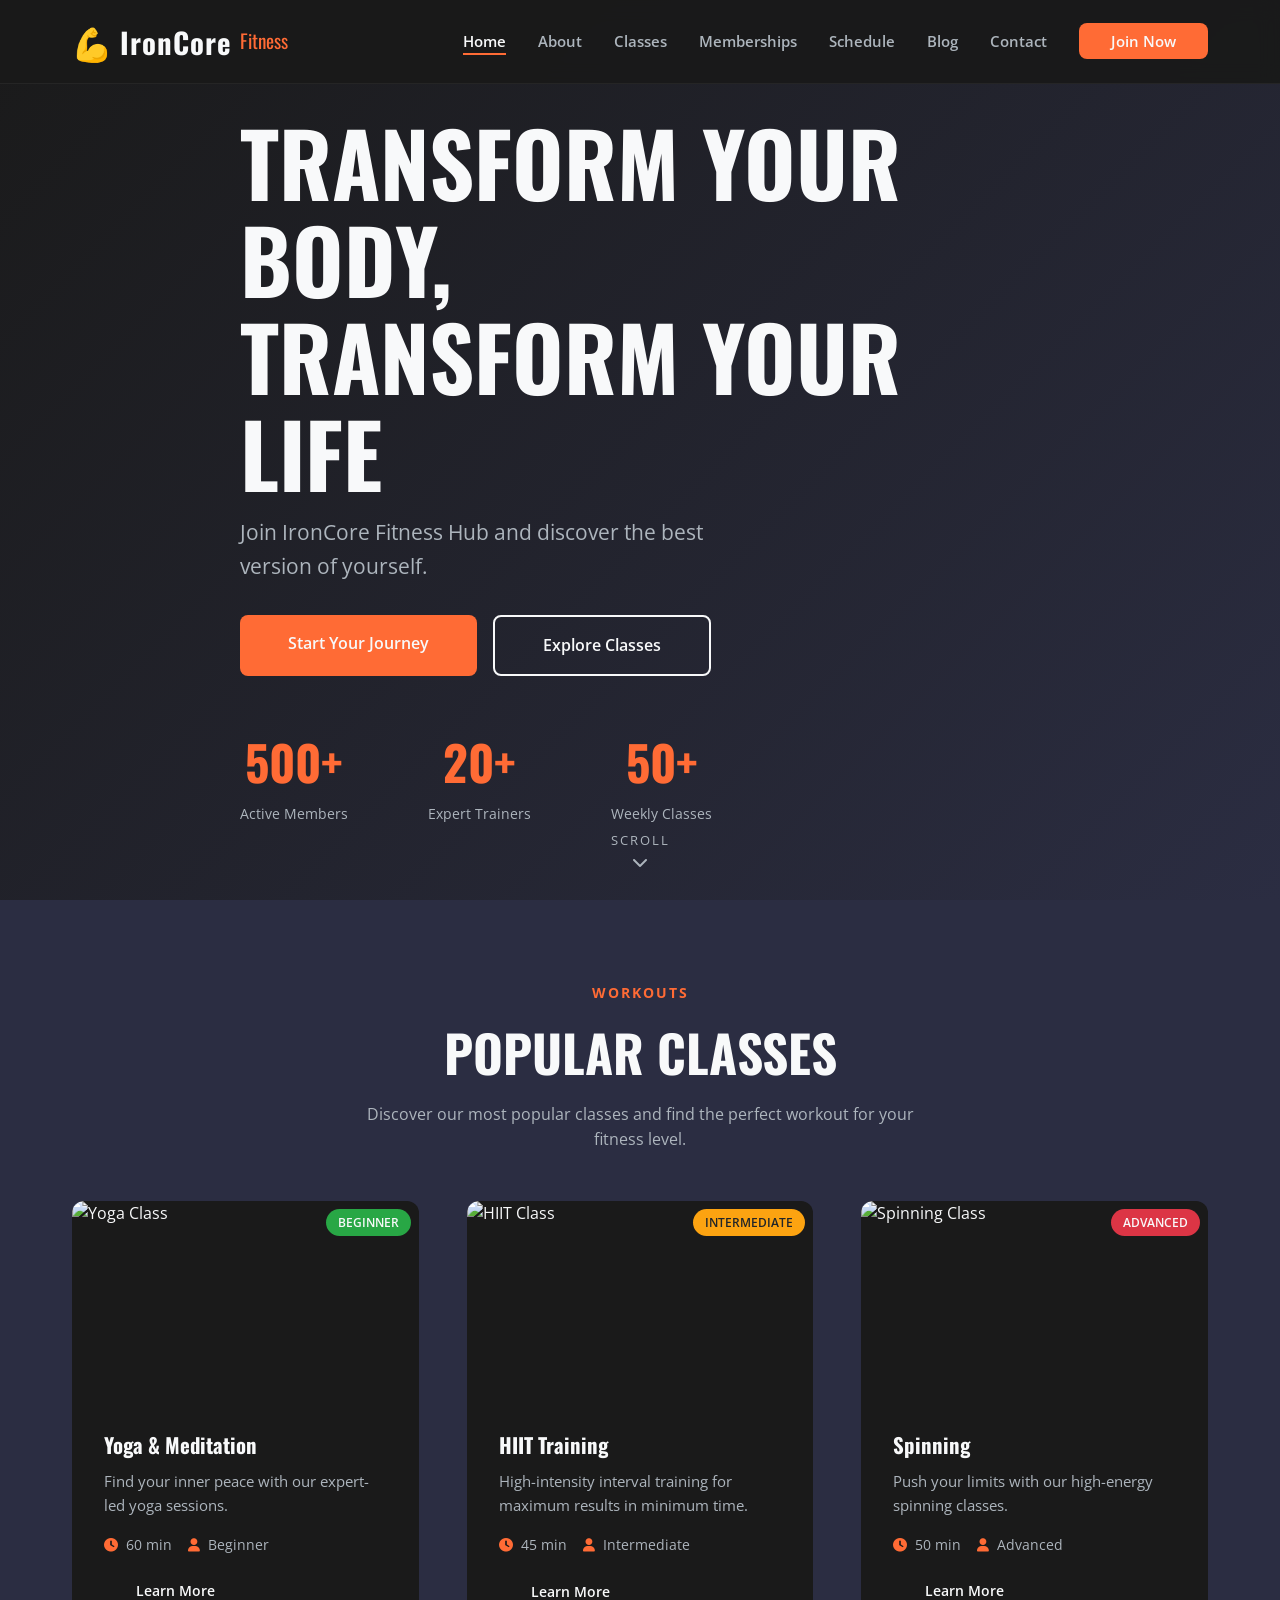
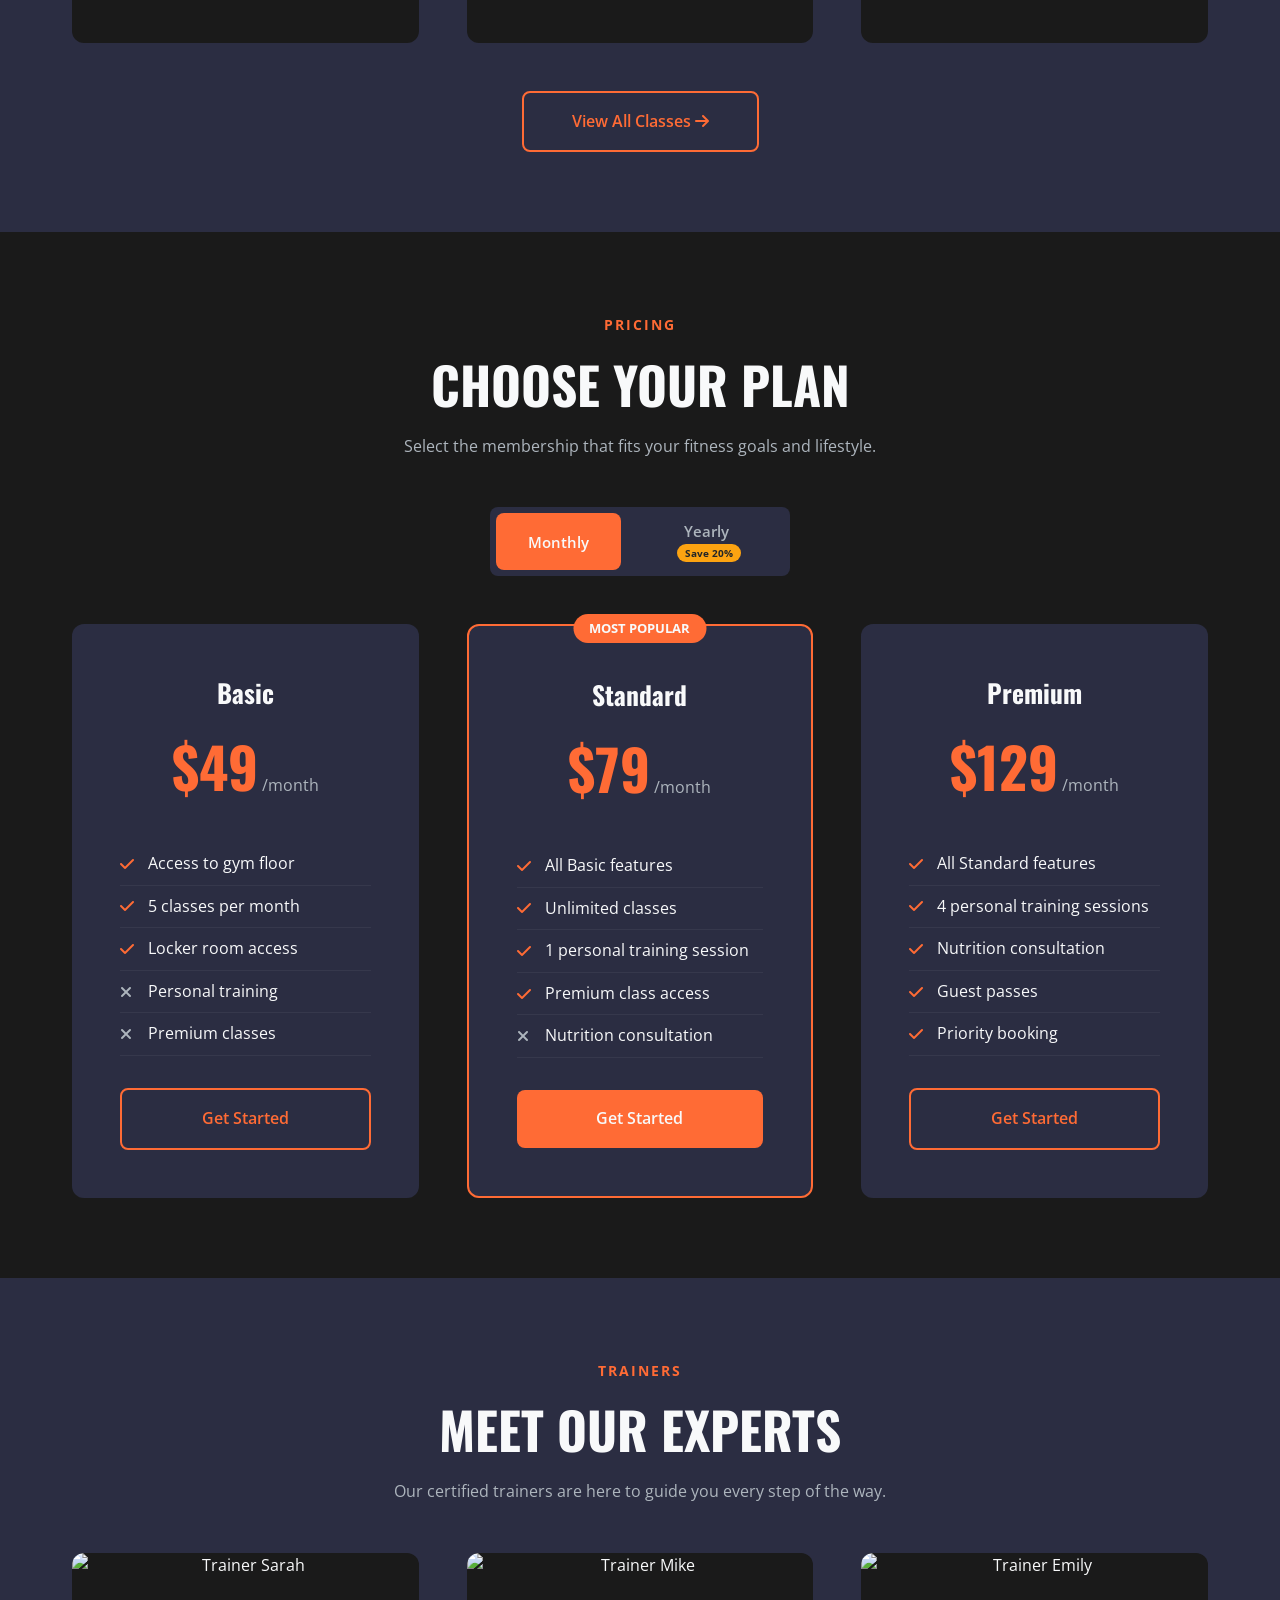
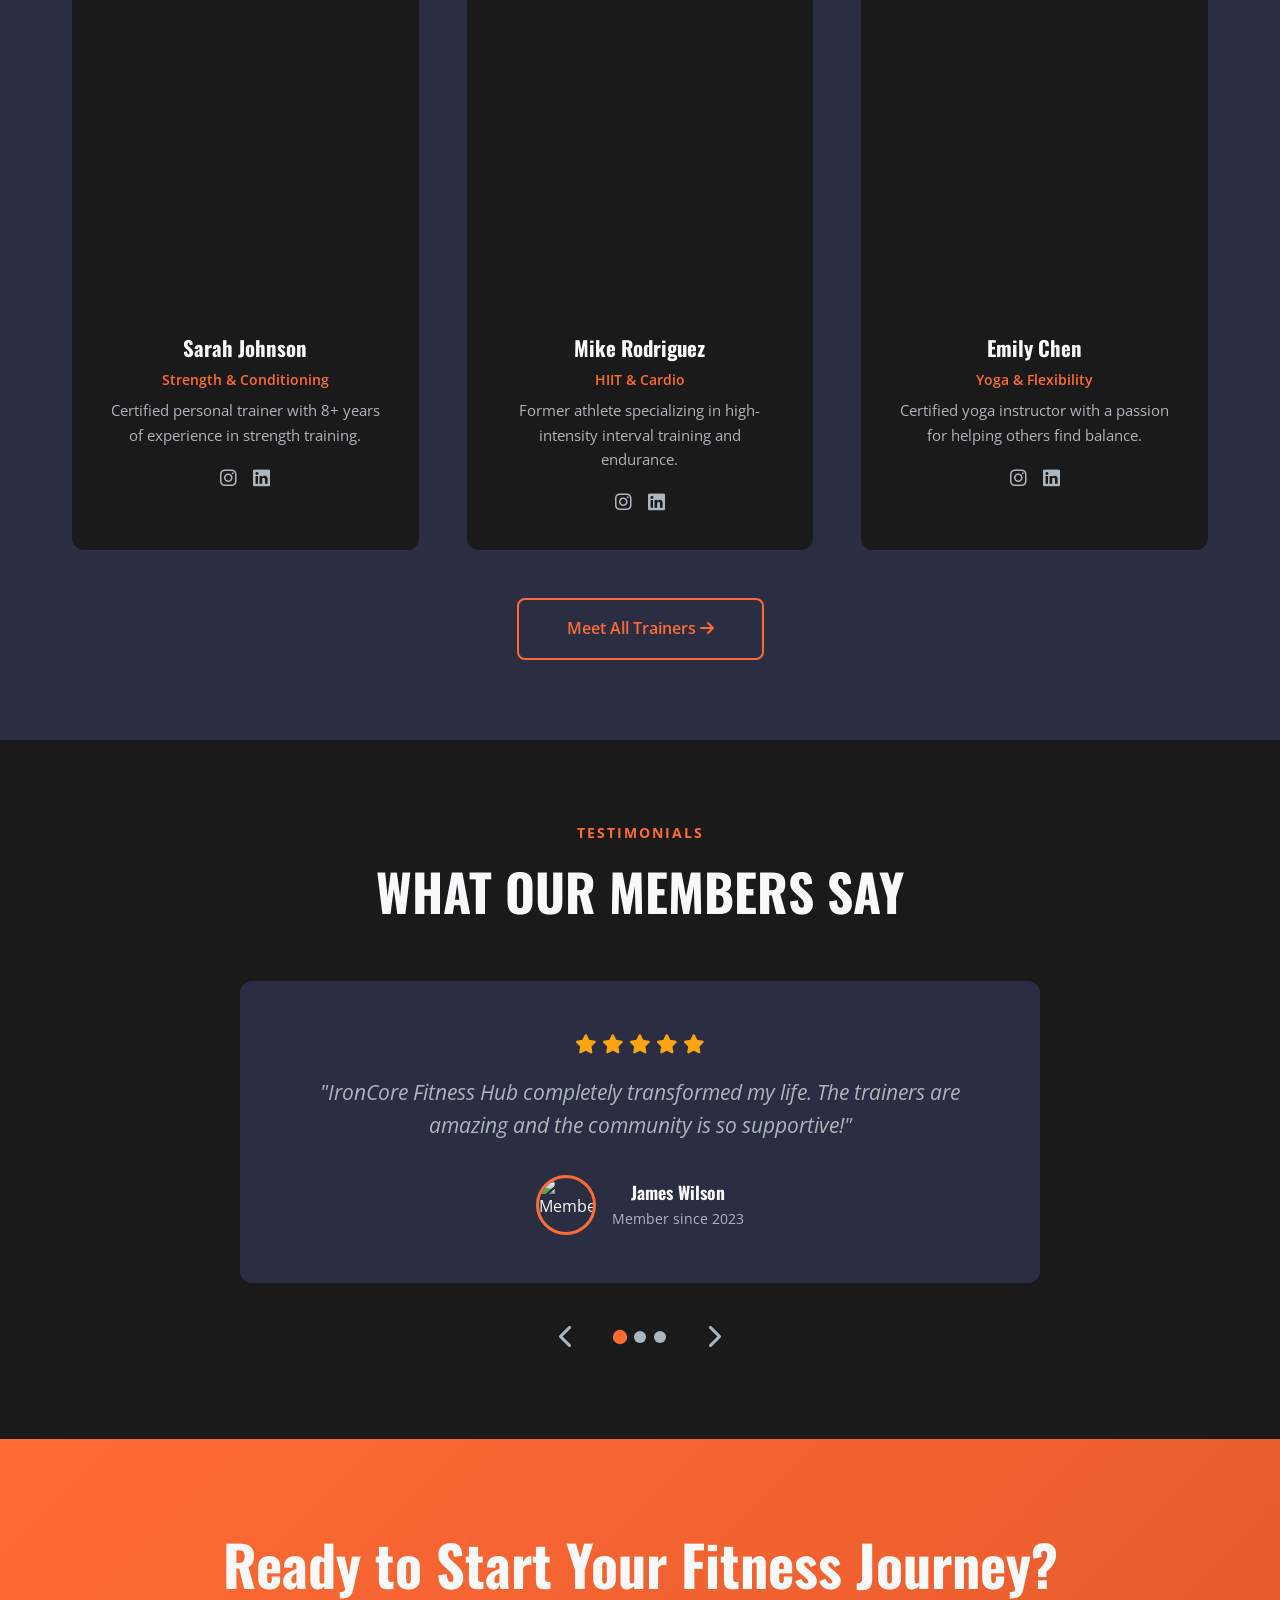
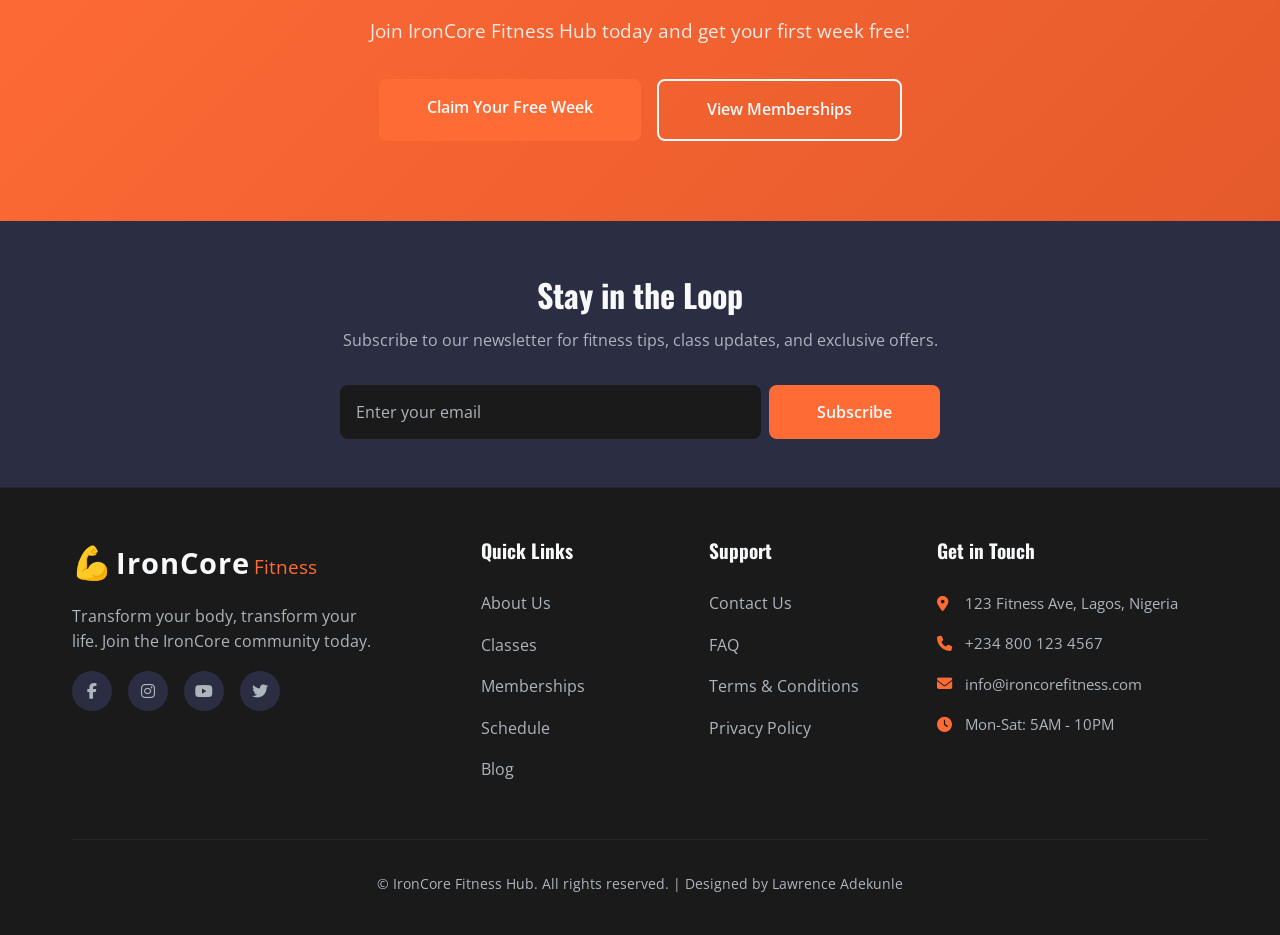
==== index.html @ cf72c49c "update" ====
<!DOCTYPE html>
<html lang="en">
<head>
    <meta charset="UTF-8">
    <meta name="viewport" content="width=device-width, initial-scale=1.0">
    <meta name="description" content="IronCore Fitness Hub - Your premier fitness destination. Join our community and transform your life.">
    <meta name="author" content="Lawrence Adekunle">
    <title>IronCore Fitness Hub - Transform Your Life</title>
    
    <!-- Google Fonts -->
    <link rel="preconnect" href="https://fonts.googleapis.com">
    <link rel="preconnect" href="https://fonts.gstatic.com" crossorigin>
    <link href="https://fonts.googleapis.com/css2?family=Oswald:wght@400;600;700&family=Open+Sans:wght@300;400;600;700&display=swap" rel="stylesheet">
    
    <!-- CSS -->
    <link rel="stylesheet" href="styles/main.css">
    <link rel="stylesheet" href="styles/main-large.css">
    
    <!-- Font Awesome Icons -->
    <link rel="stylesheet" href="https://cdnjs.cloudflare.com/ajax/libs/font-awesome/6.4.0/css/all.min.css">
</head>
<body>
    <!-- ===== HEADER / NAVIGATION ===== -->
    <header>
        <div class="container">
            <div class="header-wrapper">
                <div class="logo">
                    <a href="index.html">
                        <span class="logo-icon">💪</span>
                        <span class="logo-text">IronCore</span>
                        <span class="logo-sub">Fitness</span>
                    </a>
                </div>
                
                <nav>
                    <button class="hamburger" aria-label="Toggle navigation">
                        <span></span>
                        <span></span>
                        <span></span>
                    </button>
                    <ul class="nav-links">
                        <li><a href="index.html" class="active">Home</a></li>
                        <li><a href="about.html">About</a></li>
                        <li><a href="classes.html">Classes</a></li>
                        <li><a href="memberships.html">Memberships</a></li>
                        <li><a href="schedule.html">Schedule</a></li>
                        <li><a href="blog.html">Blog</a></li>
                        <li><a href="contact.html">Contact</a></li>
                        <li><a href="#memberships" class="btn-nav-cta">Join Now</a></li>
                    </ul>
                </nav>
            </div>
        </div>
    </header>

    <!-- ===== HERO SECTION ===== -->
    <section class="hero" id="home">
        <div class="hero-overlay"></div>
        <div class="container">
            <div class="hero-content">
                <h1>Transform Your Body, <br>Transform Your Life</h1>
                <p class="hero-subtitle">Join IronCore Fitness Hub and discover the best version of yourself.</p>
                <div class="hero-buttons">
                    <a href="#memberships" class="btn btn-primary">Start Your Journey</a>
                    <a href="classes.html" class="btn btn-secondary">Explore Classes</a>
                </div>
                <div class="hero-stats">
                    <div class="stat">
                        <span class="stat-number">500+</span>
                        <span class="stat-label">Active Members</span>
                    </div>
                    <div class="stat">
                        <span class="stat-number">20+</span>
                        <span class="stat-label">Expert Trainers</span>
                    </div>
                    <div class="stat">
                        <span class="stat-number">50+</span>
                        <span class="stat-label">Weekly Classes</span>
                    </div>
                </div>
            </div>
        </div>
        <div class="scroll-indicator">
            <span>Scroll</span>
            <i class="fas fa-chevron-down"></i>
        </div>
    </section>

    <!-- ===== CLASSES PREVIEW ===== -->
    <section class="classes-preview" id="classes">
        <div class="container">
            <div class="section-header">
                <span class="section-tag">Workouts</span>
                <h2>Popular Classes</h2>
                <p>Discover our most popular classes and find the perfect workout for your fitness level.</p>
            </div>
            <div class="classes-grid">
                <div class="class-card">
                    <div class="class-image">
                        <img src="assets/images/classes/yoga.jpg" alt="Yoga Class" loading="lazy">
                        <span class="class-level beginner">Beginner</span>
                    </div>
                    <div class="class-content">
                        <h3>Yoga &amp; Meditation</h3>
                        <p>Find your inner peace with our expert-led yoga sessions.</p>
                        <div class="class-meta">
                            <span><i class="fas fa-clock"></i> 60 min</span>
                            <span><i class="fas fa-user"></i> Beginner</span>
                        </div>
                        <a href="classes.html" class="btn btn-small">Learn More</a>
                    </div>
                </div>
                
                <div class="class-card">
                    <div class="class-image">
                        <img src="assets/images/classes/hiit.jpg" alt="HIIT Class" loading="lazy">
                        <span class="class-level intermediate">Intermediate</span>
                    </div>
                    <div class="class-content">
                        <h3>HIIT Training</h3>
                        <p>High-intensity interval training for maximum results in minimum time.</p>
                        <div class="class-meta">
                            <span><i class="fas fa-clock"></i> 45 min</span>
                            <span><i class="fas fa-user"></i> Intermediate</span>
                        </div>
                        <a href="classes.html" class="btn btn-small">Learn More</a>
                    </div>
                </div>
                
                <div class="class-card">
                    <div class="class-image">
                        <img src="assets/images/classes/spinning.jpg" alt="Spinning Class" loading="lazy">
                        <span class="class-level advanced">Advanced</span>
                    </div>
                    <div class="class-content">
                        <h3>Spinning</h3>
                        <p>Push your limits with our high-energy spinning classes.</p>
                        <div class="class-meta">
                            <span><i class="fas fa-clock"></i> 50 min</span>
                            <span><i class="fas fa-user"></i> Advanced</span>
                        </div>
                        <a href="classes.html" class="btn btn-small">Learn More</a>
                    </div>
                </div>
            </div>
            <div class="section-cta">
                <a href="classes.html" class="btn btn-outline">View All Classes <i class="fas fa-arrow-right"></i></a>
            </div>
        </div>
    </section>

    <!-- ===== MEMBERSHIPS PREVIEW ===== -->
    <section class="memberships-preview" id="memberships">
        <div class="container">
            <div class="section-header">
                <span class="section-tag">Pricing</span>
                <h2>Choose Your Plan</h2>
                <p>Select the membership that fits your fitness goals and lifestyle.</p>
            </div>
            <div class="pricing-toggle">
                <button class="toggle-btn active" data-period="monthly">Monthly</button>
                <button class="toggle-btn" data-period="yearly">Yearly <span class="save-badge">Save 20%</span></button>
            </div>
            <div class="pricing-grid">
                <div class="pricing-card">
                    <div class="pricing-header">
                        <h3>Basic</h3>
                        <div class="pricing-price">
                            <span class="price-amount" data-monthly="49" data-yearly="39">$49</span>
                            <span class="price-period">/month</span>
                        </div>
                    </div>
                    <ul class="pricing-features">
                        <li><i class="fas fa-check"></i> Access to gym floor</li>
                        <li><i class="fas fa-check"></i> 5 classes per month</li>
                        <li><i class="fas fa-check"></i> Locker room access</li>
                        <li><i class="fas fa-times"></i> Personal training</li>
                        <li><i class="fas fa-times"></i> Premium classes</li>
                    </ul>
                    <a href="contact.html" class="btn btn-outline">Get Started</a>
                </div>
                
                <div class="pricing-card featured">
                    <span class="featured-badge">Most Popular</span>
                    <div class="pricing-header">
                        <h3>Standard</h3>
                        <div class="pricing-price">
                            <span class="price-amount" data-monthly="79" data-yearly="63">$79</span>
                            <span class="price-period">/month</span>
                        </div>
                    </div>
                    <ul class="pricing-features">
                        <li><i class="fas fa-check"></i> All Basic features</li>
                        <li><i class="fas fa-check"></i> Unlimited classes</li>
                        <li><i class="fas fa-check"></i> 1 personal training session</li>
                        <li><i class="fas fa-check"></i> Premium class access</li>
                        <li><i class="fas fa-times"></i> Nutrition consultation</li>
                    </ul>
                    <a href="contact.html" class="btn btn-primary">Get Started</a>
                </div>
                
                <div class="pricing-card">
                    <div class="pricing-header">
                        <h3>Premium</h3>
                        <div class="pricing-price">
                            <span class="price-amount" data-monthly="129" data-yearly="103">$129</span>
                            <span class="price-period">/month</span>
                        </div>
                    </div>
                    <ul class="pricing-features">
                        <li><i class="fas fa-check"></i> All Standard features</li>
                        <li><i class="fas fa-check"></i> 4 personal training sessions</li>
                        <li><i class="fas fa-check"></i> Nutrition consultation</li>
                        <li><i class="fas fa-check"></i> Guest passes</li>
                        <li><i class="fas fa-check"></i> Priority booking</li>
                    </ul>
                    <a href="contact.html" class="btn btn-outline">Get Started</a>
                </div>
            </div>
        </div>
    </section>

    <!-- ===== TRAINERS PREVIEW ===== -->
    <section class="trainers-preview">
        <div class="container">
            <div class="section-header">
                <span class="section-tag">Trainers</span>
                <h2>Meet Our Experts</h2>
                <p>Our certified trainers are here to guide you every step of the way.</p>
            </div>
            <div class="trainers-grid">
                <div class="trainer-card">
                    <div class="trainer-image">
                        <img src="assets/images/trainers/trainer-1.jpg" alt="Trainer Sarah" loading="lazy">
                    </div>
                    <div class="trainer-content">
                        <h3>Sarah Johnson</h3>
                        <span class="trainer-specialty">Strength &amp; Conditioning</span>
                        <p>Certified personal trainer with 8+ years of experience in strength training.</p>
                        <div class="trainer-social">
                            <a href="#"><i class="fab fa-instagram"></i></a>
                            <a href="#"><i class="fab fa-linkedin"></i></a>
                        </div>
                    </div>
                </div>
                
                <div class="trainer-card">
                    <div class="trainer-image">
                        <img src="assets/images/trainers/trainer-2.jpg" alt="Trainer Mike" loading="lazy">
                    </div>
                    <div class="trainer-content">
                        <h3>Mike Rodriguez</h3>
                        <span class="trainer-specialty">HIIT &amp; Cardio</span>
                        <p>Former athlete specializing in high-intensity interval training and endurance.</p>
                        <div class="trainer-social">
                            <a href="#"><i class="fab fa-instagram"></i></a>
                            <a href="#"><i class="fab fa-linkedin"></i></a>
                        </div>
                    </div>
                </div>
                
                <div class="trainer-card">
                    <div class="trainer-image">
                        <img src="assets/images/trainers/trainer-3.jpg" alt="Trainer Emily" loading="lazy">
                    </div>
                    <div class="trainer-content">
                        <h3>Emily Chen</h3>
                        <span class="trainer-specialty">Yoga &amp; Flexibility</span>
                        <p>Certified yoga instructor with a passion for helping others find balance.</p>
                        <div class="trainer-social">
                            <a href="#"><i class="fab fa-instagram"></i></a>
                            <a href="#"><i class="fab fa-linkedin"></i></a>
                        </div>
                    </div>
                </div>
            </div>
            <div class="section-cta">
                <a href="about.html" class="btn btn-outline">Meet All Trainers <i class="fas fa-arrow-right"></i></a>
            </div>
        </div>
    </section>

    <!-- ===== TESTIMONIALS ===== -->
    <section class="testimonials">
        <div class="container">
            <div class="section-header">
                <span class="section-tag">Testimonials</span>
                <h2>What Our Members Say</h2>
            </div>
            <div class="testimonials-slider">
                <div class="testimonial-card active">
                    <div class="testimonial-rating">
                        <i class="fas fa-star"></i>
                        <i class="fas fa-star"></i>
                        <i class="fas fa-star"></i>
                        <i class="fas fa-star"></i>
                        <i class="fas fa-star"></i>
                    </div>
                    <p>"IronCore Fitness Hub completely transformed my life. The trainers are amazing and the community is so supportive!"</p>
                    <div class="testimonial-author">
                        <img src="assets/images/testimonial-1.jpg" alt="Member" loading="lazy">
                        <div>
                            <h4>James Wilson</h4>
                            <span>Member since 2023</span>
                        </div>
                    </div>
                </div>
                
                <div class="testimonial-card">
                    <div class="testimonial-rating">
                        <i class="fas fa-star"></i>
                        <i class="fas fa-star"></i>
                        <i class="fas fa-star"></i>
                        <i class="fas fa-star"></i>
                        <i class="fas fa-star"></i>
                    </div>
                    <p>"The best gym I've ever joined. The classes are diverse and the equipment is top-notch!"</p>
                    <div class="testimonial-author">
                        <img src="assets/images/testimonial-2.jpg" alt="Member" loading="lazy">
                        <div>
                            <h4>Maria Garcia</h4>
                            <span>Member since 2024</span>
                        </div>
                    </div>
                </div>
                
                <div class="testimonial-card">
                    <div class="testimonial-rating">
                        <i class="fas fa-star"></i>
                        <i class="fas fa-star"></i>
                        <i class="fas fa-star"></i>
                        <i class="fas fa-star"></i>
                        <i class="fas fa-star-half-alt"></i>
                    </div>
                    <p>"From beginner to advanced, IronCore has something for everyone. I've made incredible progress!"</p>
                    <div class="testimonial-author">
                        <img src="assets/images/testimonial-3.jpg" alt="Member" loading="lazy">
                        <div>
                            <h4>David Kim</h4>
                            <span>Member since 2022</span>
                        </div>
                    </div>
                </div>
            </div>
            <div class="testimonial-controls">
                <button class="prev-btn" aria-label="Previous testimonial"><i class="fas fa-chevron-left"></i></button>
                <div class="testimonial-dots">
                    <span class="dot active" data-index="0"></span>
                    <span class="dot" data-index="1"></span>
                    <span class="dot" data-index="2"></span>
                </div>
                <button class="next-btn" aria-label="Next testimonial"><i class="fas fa-chevron-right"></i></button>
            </div>
        </div>
    </section>

    <!-- ===== CTA SECTION ===== -->
    <section class="cta-section">
        <div class="container">
            <div class="cta-content">
                <h2>Ready to Start Your Fitness Journey?</h2>
                <p>Join IronCore Fitness Hub today and get your first week free!</p>
                <div class="cta-buttons">
                    <a href="contact.html" class="btn btn-primary">Claim Your Free Week</a>
                    <a href="memberships.html" class="btn btn-secondary">View Memberships</a>
                </div>
            </div>
        </div>
    </section>

    <!-- ===== NEWSLETTER ===== -->
    <section class="newsletter">
        <div class="container">
            <div class="newsletter-content">
                <h2>Stay in the Loop</h2>
                <p>Subscribe to our newsletter for fitness tips, class updates, and exclusive offers.</p>
                <form class="newsletter-form" id="newsletter-form">
                    <input type="email" placeholder="Enter your email" required>
                    <button type="submit" class="btn btn-primary">Subscribe</button>
                </form>
            </div>
        </div>
    </section>

    <!-- ===== FOOTER ===== -->
    <footer>
        <div class="container">
            <div class="footer-grid">
                <div class="footer-brand">
                    <div class="logo">
                        <span class="logo-icon">💪</span>
                        <span class="logo-text">IronCore</span>
                        <span class="logo-sub">Fitness</span>
                    </div>
                    <p>Transform your body, transform your life. Join the IronCore community today.</p>
                    <div class="footer-social">
                        <a href="#" aria-label="Facebook"><i class="fab fa-facebook-f"></i></a>
                        <a href="#" aria-label="Instagram"><i class="fab fa-instagram"></i></a>
                        <a href="#" aria-label="YouTube"><i class="fab fa-youtube"></i></a>
                        <a href="#" aria-label="Twitter"><i class="fab fa-twitter"></i></a>
                    </div>
                </div>
                
                <div class="footer-links">
                    <h4>Quick Links</h4>
                    <ul>
                        <li><a href="about.html">About Us</a></li>
                        <li><a href="classes.html">Classes</a></li>
                        <li><a href="memberships.html">Memberships</a></li>
                        <li><a href="schedule.html">Schedule</a></li>
                        <li><a href="blog.html">Blog</a></li>
                    </ul>
                </div>
                
                <div class="footer-links">
                    <h4>Support</h4>
                    <ul>
                        <li><a href="contact.html">Contact Us</a></li>
                        <li><a href="#">FAQ</a></li>
                        <li><a href="#">Terms &amp; Conditions</a></li>
                        <li><a href="#">Privacy Policy</a></li>
                    </ul>
                </div>
                
                <div class="footer-contact">
                    <h4>Get in Touch</h4>
                    <ul>
                        <li><i class="fas fa-map-marker-alt"></i> 123 Fitness Ave, Lagos, Nigeria</li>
                        <li><i class="fas fa-phone"></i> +234 800 123 4567</li>
                        <li><i class="fas fa-envelope"></i> info@ironcorefitness.com</li>
                        <li><i class="fas fa-clock"></i> Mon-Sat: 5AM - 10PM</li>
                    </ul>
                </div>
            </div>
            <div class="footer-bottom">
                <p>&copy; <span id="year"></span> IronCore Fitness Hub. All rights reserved. | Designed by Lawrence Adekunle</p>
                <p id="lastModified"></p>
            </div>
        </div>
    </footer>

    <!-- ===== SCROLL TO TOP BUTTON ===== -->
    <button id="scroll-top" aria-label="Scroll to top">
        <i class="fas fa-chevron-up"></i>
    </button>

    <!-- ===== SCROLL PROGRESS BAR ===== -->
    <div class="scroll-progress"></div>

    <!-- JavaScript -->
    <script src="assets/js/main.js"></script>
</body>
</html>
---- styles/main.css ----
/* ============================================================
   style.css – IronCore Fitness Hub
   ============================================================ */

/* ----- CSS Variables ----- */
:root {
    /* Colors */
    --primary-dark: #1a1a1a;
    --primary-charcoal: #2b2d42;
    --accent-orange: #ff6b35;
    --accent-blue: #4cc9f0;
    --accent-gold: #fca311;
    --text-light: #f8f9fa;
    --text-muted: #adb5bd;
    --text-dark: #212529;
    --white: #ffffff;
    --shadow: rgba(0, 0, 0, 0.1);
    --shadow-hover: rgba(0, 0, 0, 0.2);
    
    /* Typography */
    --font-heading: 'Oswald', sans-serif;
    --font-body: 'Open Sans', sans-serif;
    
    /* Spacing */
    --spacing-sm: 0.5rem;
    --spacing-md: 1rem;
    --spacing-lg: 2rem;
    --spacing-xl: 3rem;
    --spacing-xxl: 5rem;
    
    /* Border Radius */
    --radius: 8px;
    --radius-lg: 12px;
    --radius-xl: 20px;
    
    /* Transitions */
    --transition: 0.3s ease;
}

/* ----- Reset & Base ----- */
* {
    margin: 0;
    padding: 0;
    box-sizing: border-box;
}

html {
    scroll-behavior: smooth;
}

body {
    font-family: var(--font-body);
    background-color: var(--primary-dark);
    color: var(--text-light);
    line-height: 1.6;
    min-height: 100vh;
}

a {
    text-decoration: none;
    color: inherit;
}

ul {
    list-style: none;
}

img {
    max-width: 100%;
    height: auto;
    display: block;
}

.container {
    max-width: 1200px;
    margin: 0 auto;
    padding: 0 var(--spacing-lg);
}

/* ----- Scroll Progress Bar ----- */
.scroll-progress {
    position: fixed;
    top: 0;
    left: 0;
    height: 3px;
    background: linear-gradient(90deg, var(--accent-orange), var(--accent-gold));
    z-index: 9999;
    width: 0%;
    transition: width 0.1s;
}

/* ----- Header ----- */
header {
    position: fixed;
    top: 0;
    left: 0;
    right: 0;
    z-index: 1000;
    background: rgba(26, 26, 26, 0.95);
    backdrop-filter: blur(10px);
    border-bottom: 1px solid rgba(255, 255, 255, 0.05);
    transition: var(--transition);
}

header.scrolled {
    background: rgba(26, 26, 26, 0.98);
    box-shadow: 0 4px 20px rgba(0, 0, 0, 0.3);
}

.header-wrapper {
    display: flex;
    justify-content: space-between;
    align-items: center;
    padding: var(--spacing-md) 0;
}

/* Logo */
.logo a {
    display: flex;
    align-items: center;
    gap: var(--spacing-sm);
    font-family: var(--font-heading);
}

.logo-icon {
    font-size: 2rem;
}

.logo-text {
    font-size: 1.8rem;
    font-weight: 700;
    color: var(--text-light);
    letter-spacing: 1px;
}

.logo-sub {
    font-size: 1.2rem;
    font-weight: 400;
    color: var(--accent-orange);
}

/* Navigation */
nav {
    display: flex;
    align-items: center;
}

.nav-links {
    display: flex;
    align-items: center;
    gap: var(--spacing-lg);
}

.nav-links a {
    font-weight: 600;
    font-size: 0.95rem;
    color: var(--text-muted);
    transition: var(--transition);
    position: relative;
}

.nav-links a::after {
    content: '';
    position: absolute;
    bottom: -4px;
    left: 0;
    width: 0;
    height: 2px;
    background: var(--accent-orange);
    transition: var(--transition);
}

.nav-links a:hover,
.nav-links a.active {
    color: var(--text-light);
}

.nav-links a:hover::after,
.nav-links a.active::after {
    width: 100%;
}

.btn-nav-cta {
    background: var(--accent-orange);
    color: var(--text-light) !important;
    padding: var(--spacing-sm) var(--spacing-lg);
    border-radius: var(--radius);
    transition: var(--transition);
}

.btn-nav-cta::after {
    display: none !important;
}

.btn-nav-cta:hover {
    background: #e55a2b;
    transform: translateY(-2px);
    box-shadow: 0 4px 15px rgba(255, 107, 53, 0.3);
}

/* Hamburger Menu */
.hamburger {
    display: none;
    flex-direction: column;
    gap: 5px;
    background: none;
    border: none;
    cursor: pointer;
    padding: 4px;
}

.hamburger span {
    display: block;
    width: 28px;
    height: 3px;
    background: var(--text-light);
    border-radius: 2px;
    transition: var(--transition);
}

.hamburger.active span:nth-child(1) {
    transform: rotate(45deg) translate(5px, 5px);
}

.hamburger.active span:nth-child(2) {
    opacity: 0;
}

.hamburger.active span:nth-child(3) {
    transform: rotate(-45deg) translate(5px, -5px);
}

/* ----- Hero Section ----- */
.hero {
    position: relative;
    min-height: 100vh;
    display: flex;
    align-items: center;
    padding: 100px 0 60px;
    overflow: hidden;
    background: linear-gradient(135deg, var(--primary-dark) 0%, var(--primary-charcoal) 100%);
}

.hero-overlay {
    position: absolute;
    top: 0;
    left: 0;
    right: 0;
    bottom: 0;
    background: linear-gradient(135deg, rgba(26, 26, 26, 0.9) 0%, rgba(43, 45, 66, 0.8) 100%);
}

.hero-content {
    position: relative;
    max-width: 700px;
}

.hero h1 {
    font-family: var(--font-heading);
    font-size: 4.5rem;
    font-weight: 700;
    line-height: 1.1;
    margin-bottom: var(--spacing-md);
    text-transform: uppercase;
}

.hero h1 span {
    color: var(--accent-orange);
}

.hero-subtitle {
    font-size: 1.3rem;
    color: var(--text-muted);
    margin-bottom: var(--spacing-lg);
    max-width: 500px;
}

.hero-buttons {
    display: flex;
    gap: var(--spacing-md);
    flex-wrap: wrap;
    margin-bottom: var(--spacing-xl);
}

.hero-stats {
    display: flex;
    gap: var(--spacing-xl);
}

.hero-stats .stat {
    text-align: center;
}

.hero-stats .stat-number {
    display: block;
    font-family: var(--font-heading);
    font-size: 2.5rem;
    font-weight: 700;
    color: var(--accent-orange);
}

.hero-stats .stat-label {
    font-size: 0.9rem;
    color: var(--text-muted);
}

.scroll-indicator {
    position: absolute;
    bottom: 30px;
    left: 50%;
    transform: translateX(-50%);
    display: flex;
    flex-direction: column;
    align-items: center;
    color: var(--text-muted);
    animation: bounce 2s infinite;
}

.scroll-indicator span {
    font-size: 0.8rem;
    text-transform: uppercase;
    letter-spacing: 2px;
    margin-bottom: 4px;
}

@keyframes bounce {
    0%, 20%, 50%, 80%, 100% {
        transform: translateX(-50%) translateY(0);
    }
    40% {
        transform: translateX(-50%) translateY(-10px);
    }
    60% {
        transform: translateX(-50%) translateY(-5px);
    }
}

/* ----- Buttons ----- */
.btn {
    display: inline-block;
    padding: var(--spacing-md) var(--spacing-xl);
    font-weight: 600;
    border-radius: var(--radius);
    border: none;
    cursor: pointer;
    transition: var(--transition);
    font-size: 1rem;
    font-family: var(--font-body);
    text-align: center;
}

.btn-primary {
    background: var(--accent-orange);
    color: var(--text-light);
}

.btn-primary:hover {
    background: #e55a2b;
    transform: translateY(-2px);
    box-shadow: 0 4px 20px rgba(255, 107, 53, 0.4);
}

.btn-secondary {
    background: transparent;
    color: var(--text-light);
    border: 2px solid var(--text-light);
}

.btn-secondary:hover {
    background: var(--text-light);
    color: var(--primary-dark);
    transform: translateY(-2px);
}

.btn-outline {
    background: transparent;
    color: var(--accent-orange);
    border: 2px solid var(--accent-orange);
}

.btn-outline:hover {
    background: var(--accent-orange);
    color: var(--text-light);
    transform: translateY(-2px);
}

.btn-small {
    padding: var(--spacing-sm) var(--spacing-lg);
    font-size: 0.9rem;
}

/* ----- Section Styles ----- */
section {
    padding: var(--spacing-xxl) 0;
}

.section-header {
    text-align: center;
    margin-bottom: var(--spacing-xl);
}

.section-tag {
    display: inline-block;
    color: var(--accent-orange);
    font-size: 0.85rem;
    font-weight: 700;
    text-transform: uppercase;
    letter-spacing: 2px;
    margin-bottom: var(--spacing-sm);
}

.section-header h2 {
    font-family: var(--font-heading);
    font-size: 2.8rem;
    margin-bottom: var(--spacing-sm);
    text-transform: uppercase;
}

.section-header p {
    color: var(--text-muted);
    max-width: 600px;
    margin: 0 auto;
}

.section-cta {
    text-align: center;
    margin-top: var(--spacing-xl);
}

/* ----- Classes Preview ----- */
.classes-preview {
    background: var(--primary-charcoal);
}

.classes-grid {
    display: grid;
    grid-template-columns: repeat(3, 1fr);
    gap: var(--spacing-lg);
}

.class-card {
    background: var(--primary-dark);
    border-radius: var(--radius-lg);
    overflow: hidden;
    transition: var(--transition);
}

.class-card:hover {
    transform: translateY(-8px);
    box-shadow: 0 8px 30px var(--shadow-hover);
}

.class-image {
    position: relative;
    aspect-ratio: 16/9;
    overflow: hidden;
}

.class-image img {
    width: 100%;
    height: 100%;
    object-fit: cover;
    transition: var(--transition);
}

.class-card:hover .class-image img {
    transform: scale(1.05);
}

.class-level {
    position: absolute;
    top: var(--spacing-sm);
    right: var(--spacing-sm);
    padding: 4px 12px;
    border-radius: 20px;
    font-size: 0.75rem;
    font-weight: 600;
    text-transform: uppercase;
    background: var(--accent-orange);
    color: var(--text-light);
}

.class-level.beginner {
    background: #28a745;
}

.class-level.intermediate {
    background: var(--accent-gold);
    color: var(--text-dark);
}

.class-level.advanced {
    background: #dc3545;
}

.class-content {
    padding: var(--spacing-lg);
}

.class-content h3 {
    font-family: var(--font-heading);
    font-size: 1.3rem;
    margin-bottom: var(--spacing-sm);
}

.class-content p {
    color: var(--text-muted);
    font-size: 0.95rem;
    margin-bottom: var(--spacing-md);
}

.class-meta {
    display: flex;
    gap: var(--spacing-md);
    margin-bottom: var(--spacing-md);
}

.class-meta span {
    font-size: 0.85rem;
    color: var(--text-muted);
}

.class-meta i {
    margin-right: 4px;
    color: var(--accent-orange);
}

/* ----- Memberships ----- */
.memberships-preview {
    background: var(--primary-dark);
}

.pricing-toggle {
    display: flex;
    justify-content: center;
    gap: var(--spacing-sm);
    margin-bottom: var(--spacing-xl);
    background: var(--primary-charcoal);
    padding: 6px;
    border-radius: var(--radius);
    max-width: 300px;
    margin-left: auto;
    margin-right: auto;
}

.toggle-btn {
    padding: var(--spacing-sm) var(--spacing-lg);
    border: none;
    border-radius: var(--radius);
    cursor: pointer;
    font-weight: 600;
    font-size: 0.95rem;
    transition: var(--transition);
    background: transparent;
    color: var(--text-muted);
    font-family: var(--font-body);
}

.toggle-btn.active {
    background: var(--accent-orange);
    color: var(--text-light);
}

.toggle-btn:hover:not(.active) {
    color: var(--text-light);
}

.save-badge {
    display: inline-block;
    background: var(--accent-gold);
    color: var(--text-dark);
    padding: 2px 8px;
    border-radius: 20px;
    font-size: 0.65rem;
    font-weight: 700;
    margin-left: 4px;
}

.pricing-grid {
    display: grid;
    grid-template-columns: repeat(3, 1fr);
    gap: var(--spacing-lg);
    align-items: stretch;
}

.pricing-card {
    background: var(--primary-charcoal);
    border-radius: var(--radius-lg);
    padding: var(--spacing-xl);
    text-align: center;
    transition: var(--transition);
    display: flex;
    flex-direction: column;
}

.pricing-card:hover {
    transform: translateY(-5px);
    box-shadow: 0 8px 30px var(--shadow-hover);
}

.pricing-card.featured {
    border: 2px solid var(--accent-orange);
    position: relative;
}

.featured-badge {
    position: absolute;
    top: -12px;
    left: 50%;
    transform: translateX(-50%);
    background: var(--accent-orange);
    color: var(--text-light);
    padding: 4px 16px;
    border-radius: 20px;
    font-size: 0.8rem;
    font-weight: 700;
    text-transform: uppercase;
}

.pricing-header h3 {
    font-family: var(--font-heading);
    font-size: 1.6rem;
    margin-bottom: var(--spacing-sm);
}

.pricing-price {
    margin-bottom: var(--spacing-lg);
}

.price-amount {
    font-family: var(--font-heading);
    font-size: 3rem;
    font-weight: 700;
    color: var(--accent-orange);
}

.price-period {
    color: var(--text-muted);
}

.pricing-features {
    flex: 1;
    text-align: left;
    margin-bottom: var(--spacing-lg);
}

.pricing-features li {
    padding: var(--spacing-sm) 0;
    border-bottom: 1px solid rgba(255, 255, 255, 0.05);
    display: flex;
    align-items: center;
    gap: var(--spacing-sm);
}

.pricing-features i {
    color: var(--accent-orange);
    width: 20px;
}

.pricing-features .fa-times {
    color: var(--text-muted);
}

/* ----- Trainers ----- */
.trainers-preview {
    background: var(--primary-charcoal);
}

.trainers-grid {
    display: grid;
    grid-template-columns: repeat(3, 1fr);
    gap: var(--spacing-lg);
}

.trainer-card {
    background: var(--primary-dark);
    border-radius: var(--radius-lg);
    overflow: hidden;
    text-align: center;
    transition: var(--transition);
}

.trainer-card:hover {
    transform: translateY(-5px);
    box-shadow: 0 8px 30px var(--shadow-hover);
}

.trainer-image {
    aspect-ratio: 1/1;
    overflow: hidden;
}

.trainer-image img {
    width: 100%;
    height: 100%;
    object-fit: cover;
    transition: var(--transition);
}

.trainer-card:hover .trainer-image img {
    transform: scale(1.05);
}

.trainer-content {
    padding: var(--spacing-lg);
}

.trainer-content h3 {
    font-family: var(--font-heading);
    font-size: 1.3rem;
    margin-bottom: 4px;
}

.trainer-specialty {
    display: block;
    color: var(--accent-orange);
    font-size: 0.85rem;
    font-weight: 600;
    margin-bottom: var(--spacing-sm);
}

.trainer-content p {
    color: var(--text-muted);
    font-size: 0.95rem;
    margin-bottom: var(--spacing-md);
}

.trainer-social {
    display: flex;
    justify-content: center;
    gap: var(--spacing-md);
}

.trainer-social a {
    color: var(--text-muted);
    transition: var(--transition);
    font-size: 1.2rem;
}

.trainer-social a:hover {
    color: var(--accent-orange);
    transform: translateY(-2px);
}

/* ----- Testimonials ----- */
.testimonials {
    background: var(--primary-dark);
}

.testimonials-slider {
    position: relative;
    max-width: 800px;
    margin: 0 auto;
    overflow: hidden;
}

.testimonial-card {
    display: none;
    text-align: center;
    padding: var(--spacing-xl);
    background: var(--primary-charcoal);
    border-radius: var(--radius-lg);
    animation: fadeIn 0.5s ease;
}

.testimonial-card.active {
    display: block;
}

@keyframes fadeIn {
    from {
        opacity: 0;
        transform: translateY(20px);
    }
    to {
        opacity: 1;
        transform: translateY(0);
    }
}

.testimonial-rating {
    color: var(--accent-gold);
    font-size: 1.2rem;
    margin-bottom: var(--spacing-md);
}

.testimonial-card p {
    font-size: 1.2rem;
    font-style: italic;
    color: var(--text-muted);
    margin-bottom: var(--spacing-lg);
}

.testimonial-author {
    display: flex;
    align-items: center;
    justify-content: center;
    gap: var(--spacing-md);
}

.testimonial-author img {
    width: 60px;
    height: 60px;
    border-radius: 50%;
    object-fit: cover;
    border: 3px solid var(--accent-orange);
}

.testimonial-author h4 {
    font-family: var(--font-heading);
    font-size: 1.1rem;
}

.testimonial-author span {
    font-size: 0.85rem;
    color: var(--text-muted);
}

.testimonial-controls {
    display: flex;
    justify-content: center;
    align-items: center;
    gap: var(--spacing-lg);
    margin-top: var(--spacing-lg);
}

.testimonial-controls button {
    background: none;
    border: none;
    color: var(--text-muted);
    font-size: 1.5rem;
    cursor: pointer;
    transition: var(--transition);
    padding: 8px;
}

.testimonial-controls button:hover {
    color: var(--accent-orange);
}

.testimonial-dots {
    display: flex;
    gap: var(--spacing-sm);
}

.testimonial-dots .dot {
    width: 12px;
    height: 12px;
    border-radius: 50%;
    background: var(--text-muted);
    cursor: pointer;
    transition: var(--transition);
}

.testimonial-dots .dot.active {
    background: var(--accent-orange);
    transform: scale(1.2);
}

/* ----- CTA Section ----- */
.cta-section {
    background: linear-gradient(135deg, var(--accent-orange), #e55a2b);
    padding: var(--spacing-xxl) 0;
}

.cta-content {
    text-align: center;
}

.cta-content h2 {
    font-family: var(--font-heading);
    font-size: 2.8rem;
    margin-bottom: var(--spacing-sm);
}

.cta-content p {
    font-size: 1.2rem;
    margin-bottom: var(--spacing-lg);
    opacity: 0.9;
}

.cta-buttons {
    display: flex;
    gap: var(--spacing-md);
    justify-content: center;
    flex-wrap: wrap;
}

.cta-buttons .btn-secondary {
    border-color: var(--text-light);
}

.cta-buttons .btn-secondary:hover {
    background: var(--text-light);
    color: var(--accent-orange);
}

/* ----- Newsletter ----- */
.newsletter {
    background: var(--primary-charcoal);
    padding: var(--spacing-xl) 0;
}

.newsletter-content {
    text-align: center;
    max-width: 600px;
    margin: 0 auto;
}

.newsletter-content h2 {
    font-family: var(--font-heading);
    font-size: 2rem;
    margin-bottom: var(--spacing-sm);
}

.newsletter-content p {
    color: var(--text-muted);
    margin-bottom: var(--spacing-lg);
}

.newsletter-form {
    display: flex;
    gap: var(--spacing-sm);
}

.newsletter-form input {
    flex: 1;
    padding: var(--spacing-md);
    border: none;
    border-radius: var(--radius);
    font-size: 1rem;
    font-family: var(--font-body);
    background: var(--primary-dark);
    color: var(--text-light);
}

.newsletter-form input::placeholder {
    color: var(--text-muted);
}

.newsletter-form input:focus {
    outline: 2px solid var(--accent-orange);
}

/* ----- Scroll to Top ----- */
#scroll-top {
    position: fixed;
    bottom: 30px;
    right: 30px;
    width: 50px;
    height: 50px;
    border-radius: 50%;
    background: var(--accent-orange);
    color: var(--text-light);
    border: none;
    font-size: 1.2rem;
    cursor: pointer;
    transition: var(--transition);
    opacity: 0;
    visibility: hidden;
    transform: translateY(20px);
    z-index: 999;
}

#scroll-top.show {
    opacity: 1;
    visibility: visible;
    transform: translateY(0);
}

#scroll-top:hover {
    background: #e55a2b;
    transform: translateY(-3px);
    box-shadow: 0 4px 20px rgba(255, 107, 53, 0.4);
}

/* ----- Footer ----- */
footer {
    background: var(--primary-dark);
    border-top: 1px solid rgba(255, 255, 255, 0.05);
    padding-top: var(--spacing-xl);
}

.footer-grid {
    display: grid;
    grid-template-columns: 2fr 1fr 1fr 1.5fr;
    gap: var(--spacing-xl);
    padding-bottom: var(--spacing-xl);
    border-bottom: 1px solid rgba(255, 255, 255, 0.05);
}

.footer-brand .logo {
    margin-bottom: var(--spacing-md);
}

.footer-brand p {
    color: var(--text-muted);
    margin-bottom: var(--spacing-md);
    max-width: 300px;
}

.footer-social {
    display: flex;
    gap: var(--spacing-md);
}

.footer-social a {
    width: 40px;
    height: 40px;
    border-radius: 50%;
    background: var(--primary-charcoal);
    display: flex;
    align-items: center;
    justify-content: center;
    color: var(--text-muted);
    transition: var(--transition);
}

.footer-social a:hover {
    background: var(--accent-orange);
    color: var(--text-light);
    transform: translateY(-3px);
}

.footer-links h4,
.footer-contact h4 {
    font-family: var(--font-heading);
    font-size: 1.2rem;
    margin-bottom: var(--spacing-md);
}

.footer-links ul li,
.footer-contact ul li {
    padding: var(--spacing-sm) 0;
}

.footer-links ul li a {
    color: var(--text-muted);
    transition: var(--transition);
}

.footer-links ul li a:hover {
    color: var(--accent-orange);
    padding-left: 4px;
}

.footer-contact ul li {
    display: flex;
    align-items: center;
    gap: var(--spacing-sm);
    color: var(--text-muted);
    font-size: 0.95rem;
}

.footer-contact ul li i {
    color: var(--accent-orange);
    width: 20px;
}

.footer-bottom {
    text-align: center;
    padding: var(--spacing-lg) 0;
    color: var(--text-muted);
    font-size: 0.9rem;
}

.footer-bottom p {
    margin-bottom: var(--spacing-sm);
}

/* ----- Responsive - Mobile First ----- */
/* Mobile styles are in the main CSS, larger screens in style-large.css */

/* Mobile: Up to 600px */
@media screen and (max-width: 600px) {
    .container {
        padding: 0 var(--spacing-md);
    }
    
    .hamburger {
        display: flex;
    }
    
    .nav-links {
        display: none;
        flex-direction: column;
        position: absolute;
        top: 100%;
        left: 0;
        right: 0;
        background: var(--primary-dark);
        padding: var(--spacing-lg);
        gap: var(--spacing-md);
        border-bottom: 1px solid rgba(255, 255, 255, 0.05);
    }
    
    .nav-links.open {
        display: flex;
    }
    
    .nav-links a {
        font-size: 1.1rem;
        padding: var(--spacing-sm) 0;
    }
    
    .btn-nav-cta {
        padding: var(--spacing-sm);
        text-align: center;
    }
    
    .hero h1 {
        font-size: 2.5rem;
    }
    
    .hero-subtitle {
        font-size: 1.1rem;
    }
    
    .hero-stats {
        flex-wrap: wrap;
        gap: var(--spacing-lg);
    }
    
    .hero-stats .stat-number {
        font-size: 2rem;
    }
    
    .section-header h2 {
        font-size: 2rem;
    }
    
    .classes-grid,
    .trainers-grid,
    .pricing-grid {
        grid-template-columns: 1fr;
    }
    
    .footer-grid {
        grid-template-columns: 1fr;
        gap: var(--spacing-lg);
    }
    
    .newsletter-form {
        flex-direction: column;
    }
    
    .pricing-card.featured {
        border-width: 2px;
    }
    
    .cta-content h2 {
        font-size: 2rem;
    }
    
    .cta-buttons {
        flex-direction: column;
        align-items: center;
    }
    
    .cta-buttons .btn {
        width: 100%;
        max-width: 300px;
    }
    
    .testimonial-card p {
        font-size: 1rem;
    }
    
    .testimonial-author {
        flex-direction: column;
    }
    
    #scroll-top {
        bottom: 20px;
        right: 20px;
        width: 45px;
        height: 45px;
        font-size: 1rem;
    }
}
---- styles/main-large.css ----
/* ============================================================
   style-large.css – IronCore Fitness Hub (Desktop)
   ============================================================ */

/* ----- Desktop: 1025px and above ----- */
@media screen and (min-width: 1025px) {
    .hero h1 {
        font-size: 5.5rem;
    }
    
    .hero-content {
        max-width: 800px;
    }
    
    .hero-stats {
        gap: var(--spacing-xxl);
    }
    
    .hero-stats .stat-number {
        font-size: 3rem;
    }
    
    .section-header h2 {
        font-size: 3.2rem;
    }
    
    .classes-grid,
    .trainers-grid {
        grid-template-columns: repeat(3, 1fr);
        gap: var(--spacing-xl);
    }
    
    .pricing-grid {
        grid-template-columns: repeat(3, 1fr);
        gap: var(--spacing-xl);
    }
    
    .pricing-card {
        padding: var(--spacing-xl);
    }
    
    .price-amount {
        font-size: 3.5rem;
    }
    
    .testimonial-card p {
        font-size: 1.3rem;
    }
    
    .footer-grid {
        grid-template-columns: 2fr 1fr 1fr 1.5fr;
        gap: var(--spacing-xl);
    }
    
    .cta-content h2 {
        font-size: 3.5rem;
    }
}

/* ----- Tablet: 601px to 1024px ----- */
@media screen and (min-width: 601px) and (max-width: 1024px) {
    .hero h1 {
        font-size: 3.5rem;
    }
    
    .hero-content {
        max-width: 600px;
    }
    
    .classes-grid,
    .trainers-grid {
        grid-template-columns: repeat(2, 1fr);
        gap: var(--spacing-lg);
    }
    
    .pricing-grid {
        grid-template-columns: repeat(2, 1fr);
        gap: var(--spacing-lg);
    }
    
    .pricing-card:last-child {
        grid-column: span 2;
        max-width: 400px;
        margin: 0 auto;
    }
    
    .footer-grid {
        grid-template-columns: repeat(2, 1fr);
        gap: var(--spacing-lg);
    }
    
    .section-header h2 {
        font-size: 2.4rem;
    }
    
    .cta-content h2 {
        font-size: 2.4rem;
    }
    
    .hero-stats {
        gap: var(--spacing-lg);
    }
    
    .hero-stats .stat-number {
        font-size: 2.2rem;
    }
}

/* ----- Tablet Portrait: 601px to 768px ----- */
@media screen and (min-width: 601px) and (max-width: 768px) {
    .hero h1 {
        font-size: 2.8rem;
    }
    
    .classes-grid,
    .trainers-grid {
        grid-template-columns: 1fr 1fr;
    }
    
    .pricing-grid {
        grid-template-columns: 1fr;
        max-width: 400px;
        margin: 0 auto;
    }
    
    .pricing-card:last-child {
        grid-column: span 1;
    }
}
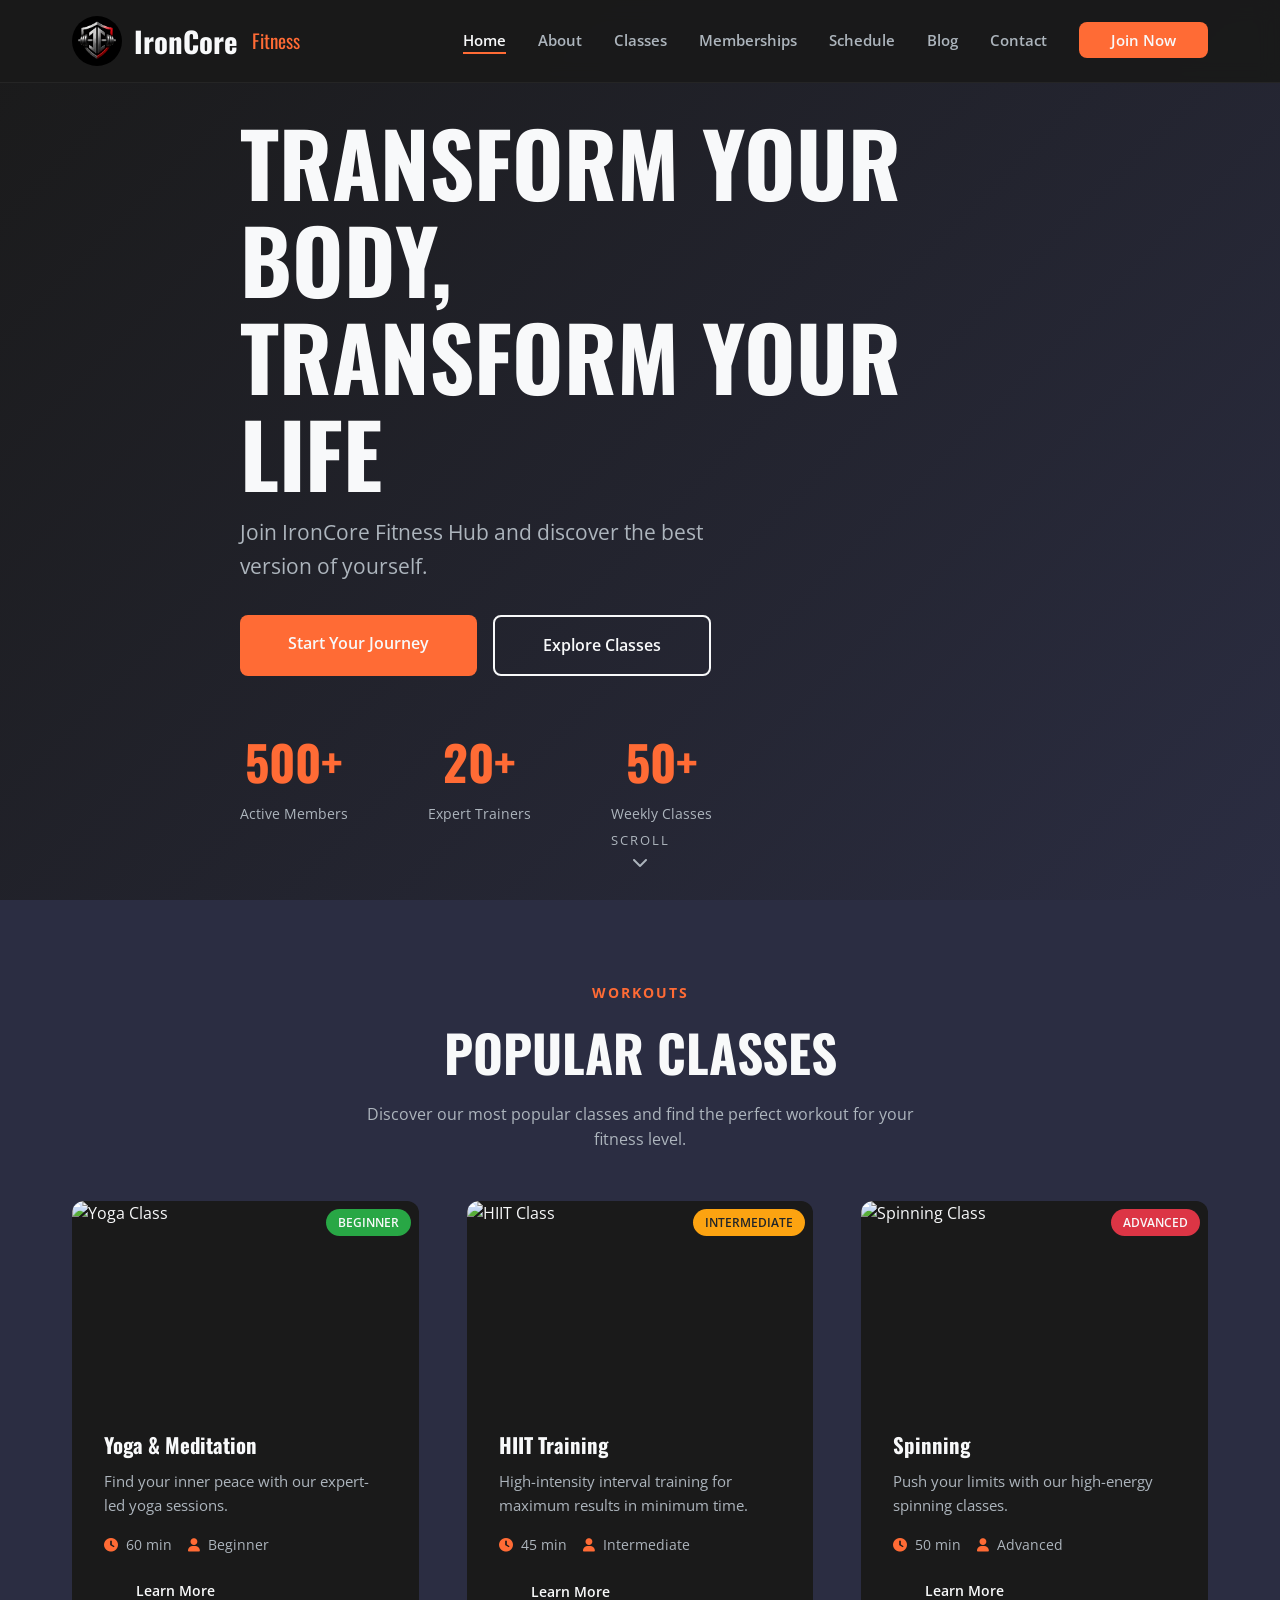
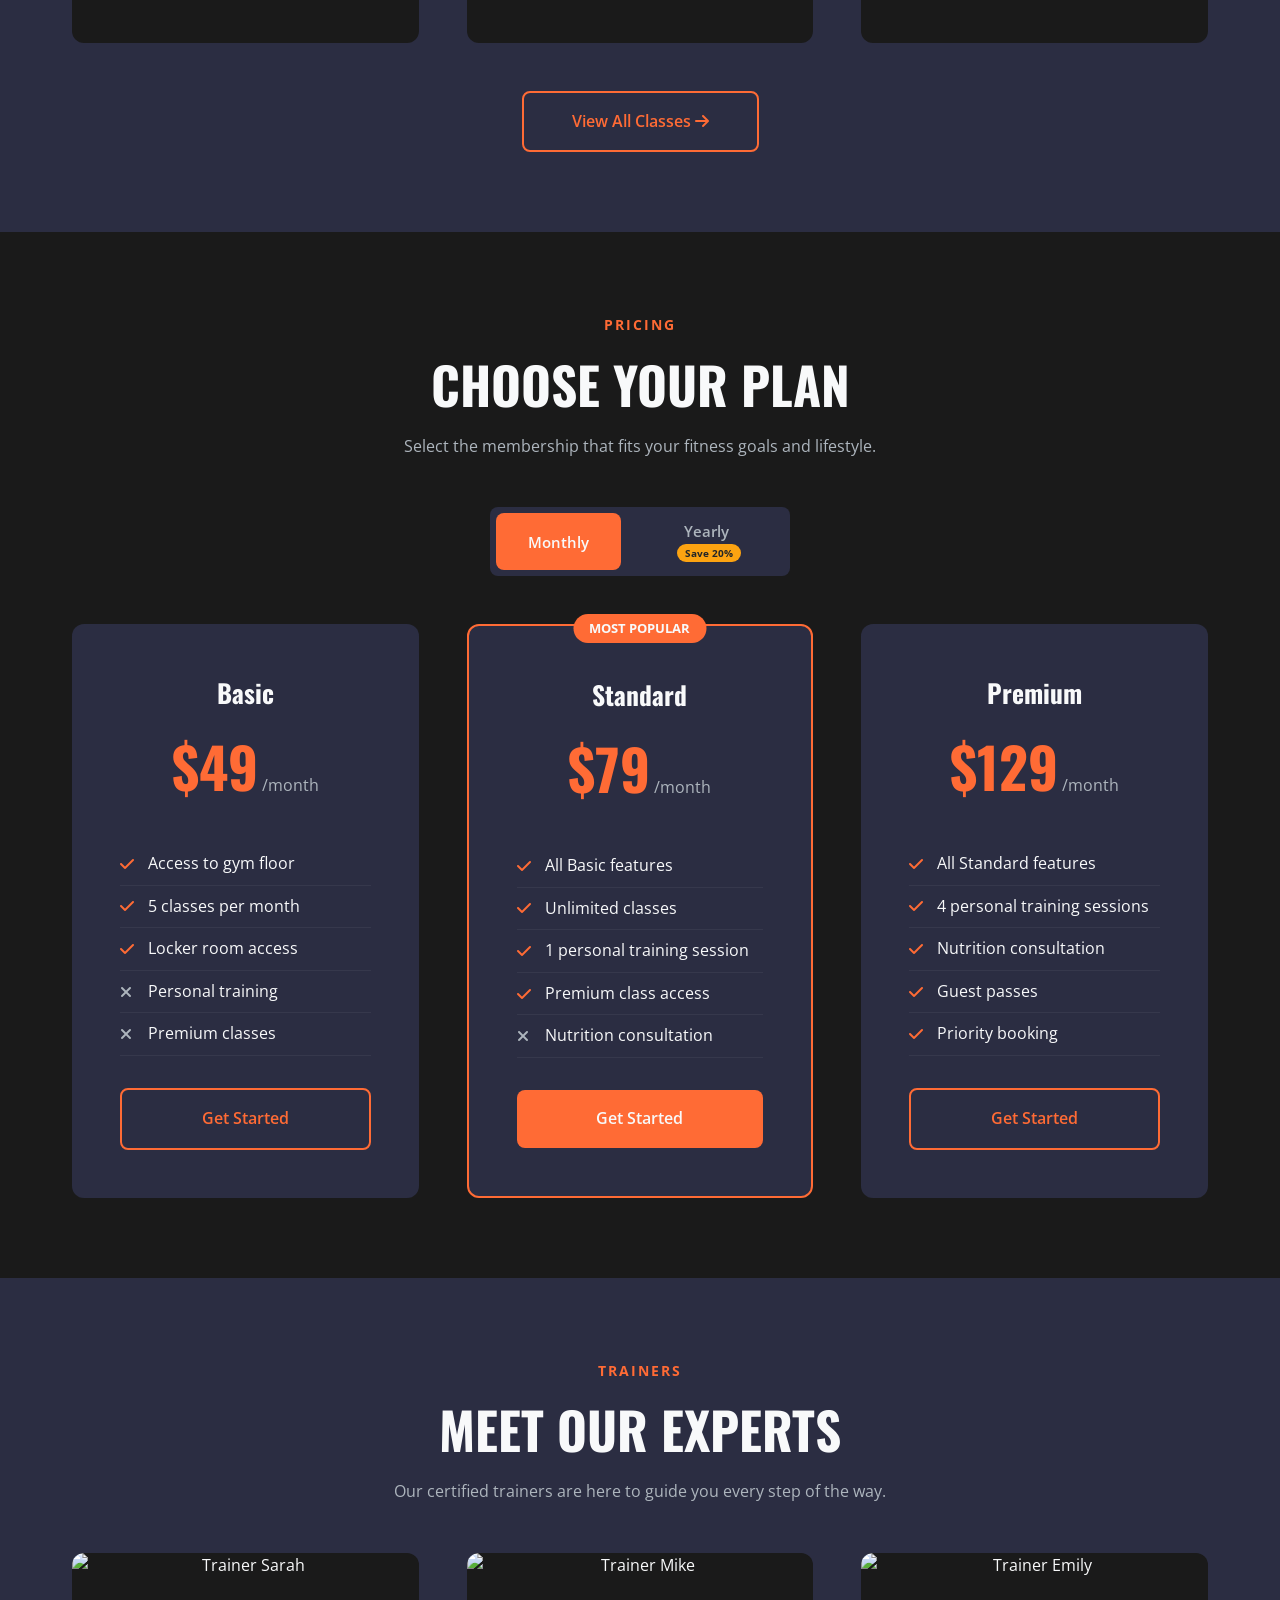
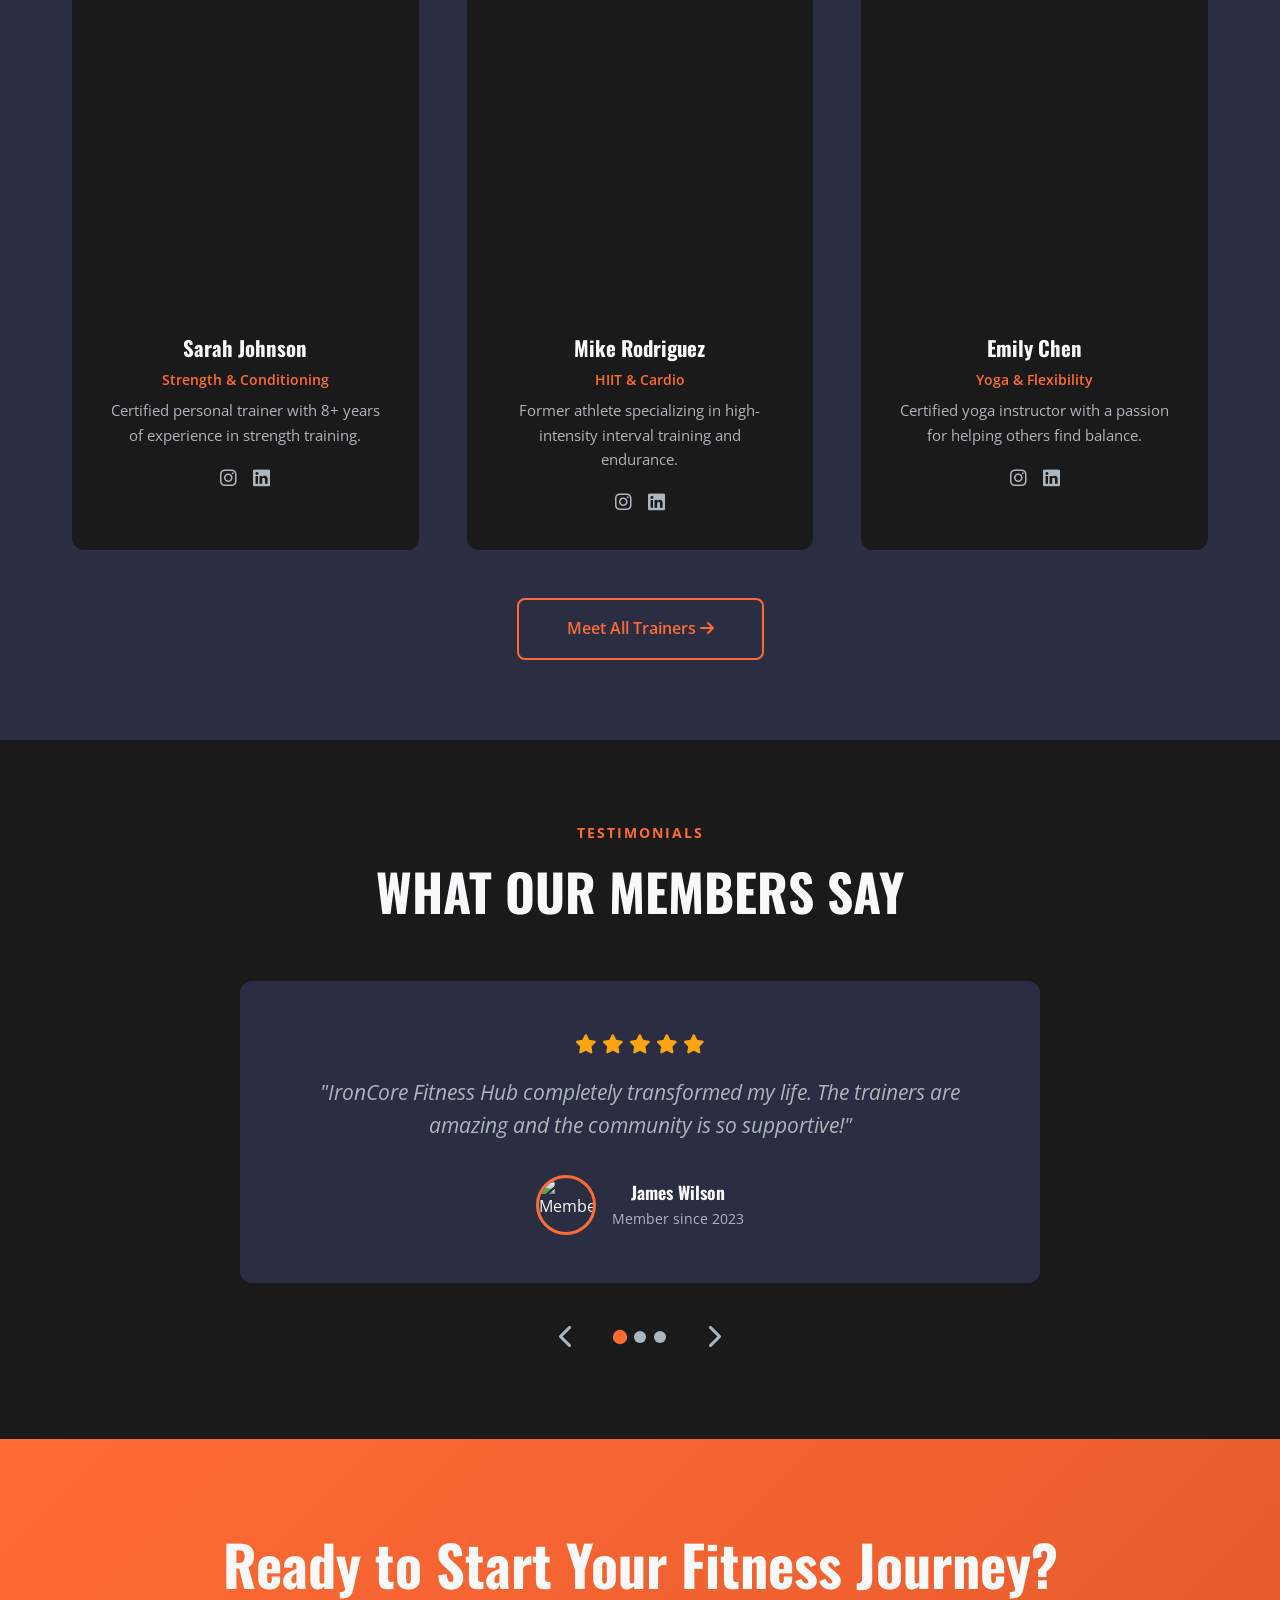
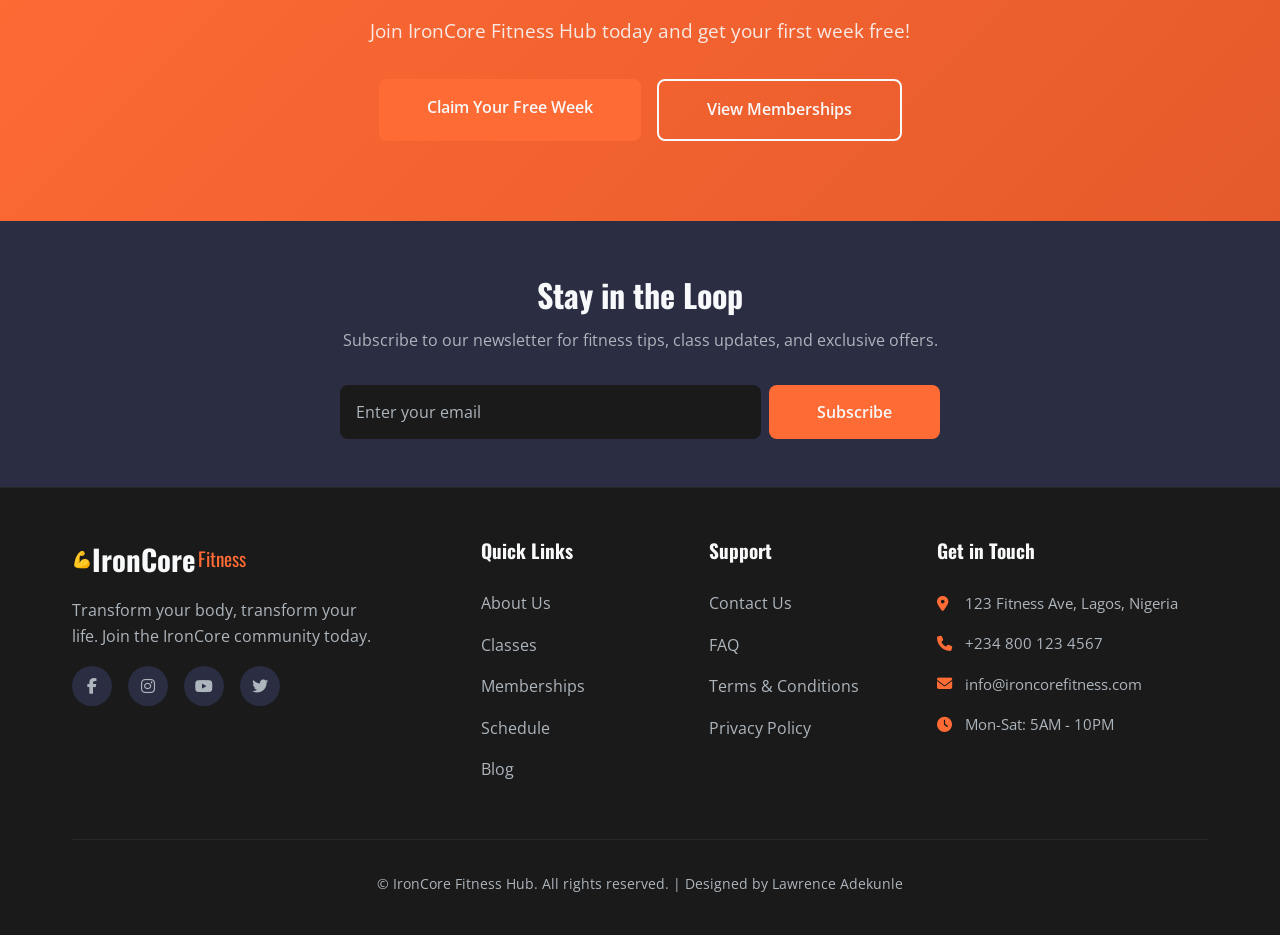
==== commit 49328cc3: "update" ====
--- a/index.html
+++ b/index.html
@@ -24,13 +24,13 @@
     <header>
         <div class="container">
             <div class="header-wrapper">
-                <div class="logo">
-                    <a href="index.html">
-                        <span class="logo-icon">💪</span>
-                        <span class="logo-text">IronCore</span>
-                        <span class="logo-sub">Fitness</span>
-                    </a>
-                </div>
+             <div class="logo">
+    <a href="index.html">
+        <img src="images/logo_icon.png" alt="IronCore Fitness Logo" class="logo-icon-img" width="50" height="50">
+        <span class="logo-text">IronCore</span>
+        <span class="logo-sub">Fitness</span>
+    </a>
+</div>
                 
                 <nav>
                     <button class="hamburger" aria-label="Toggle navigation">
--- a/styles/main.css
+++ b/styles/main.css
@@ -115,30 +115,44 @@
 }
 
 /* Logo */
+.logo {
+    display: flex;
+    align-items: center;
+}
+
 .logo a {
     display: flex;
     align-items: center;
-    gap: var(--spacing-sm);
-    font-family: var(--font-heading);
-}
-
-.logo-icon {
-    font-size: 2rem;
+    text-decoration: none;
+    gap: 12px;
+}
+
+.logo-icon-img {
+    width: 50px;
+    height: 50px;
+    object-fit: contain;
+    border-radius: 50%;
+    transition: transform 0.3s ease;
+}
+
+.logo a:hover .logo-icon-img {
+    transform: scale(1.1) rotate(-5deg);
 }
 
 .logo-text {
     font-size: 1.8rem;
     font-weight: 700;
-    color: var(--text-light);
-    letter-spacing: 1px;
+    color: #f8f9fa;
+    font-family: 'Oswald', sans-serif;
 }
 
 .logo-sub {
     font-size: 1.2rem;
     font-weight: 400;
-    color: var(--accent-orange);
-}
-
+    color: #ff6b35;
+    font-family: 'Oswald', sans-serif;
+    margin-left: 2px;
+}
 /* Navigation */
 nav {
     display: flex;
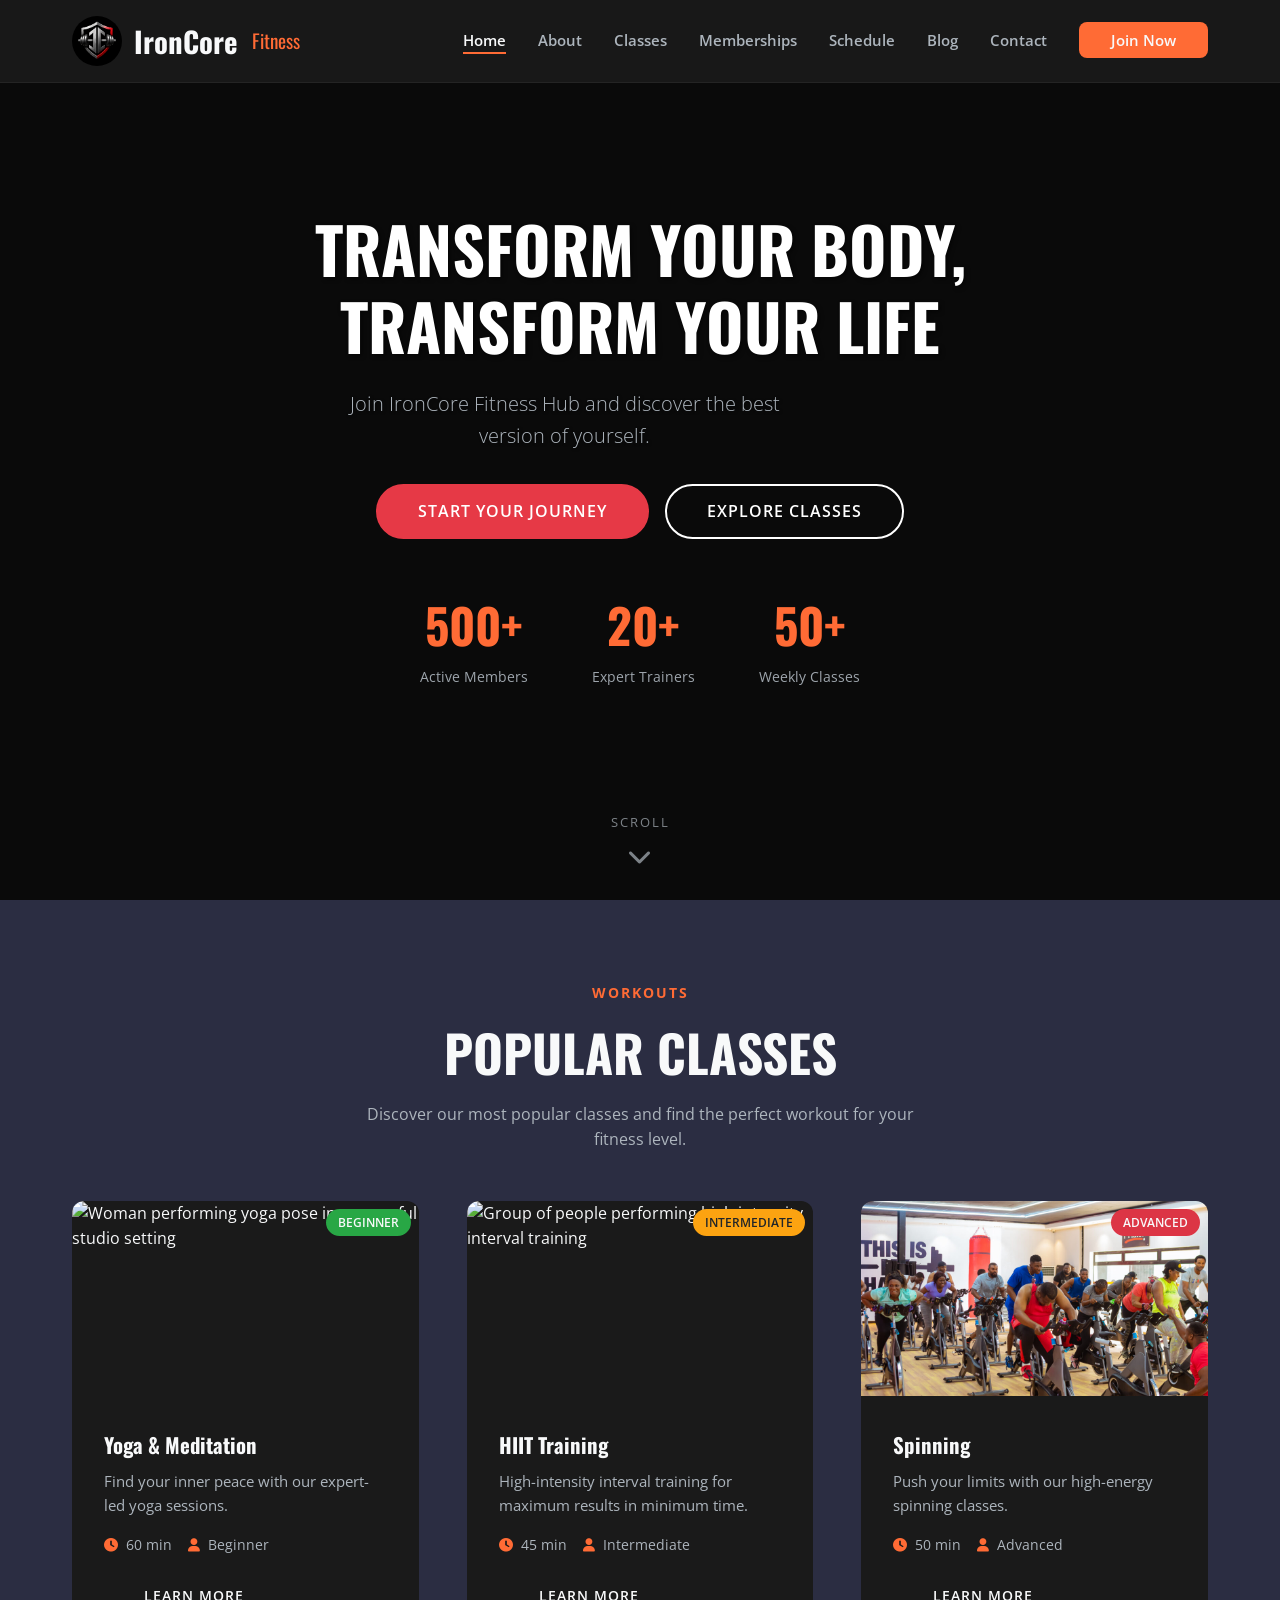
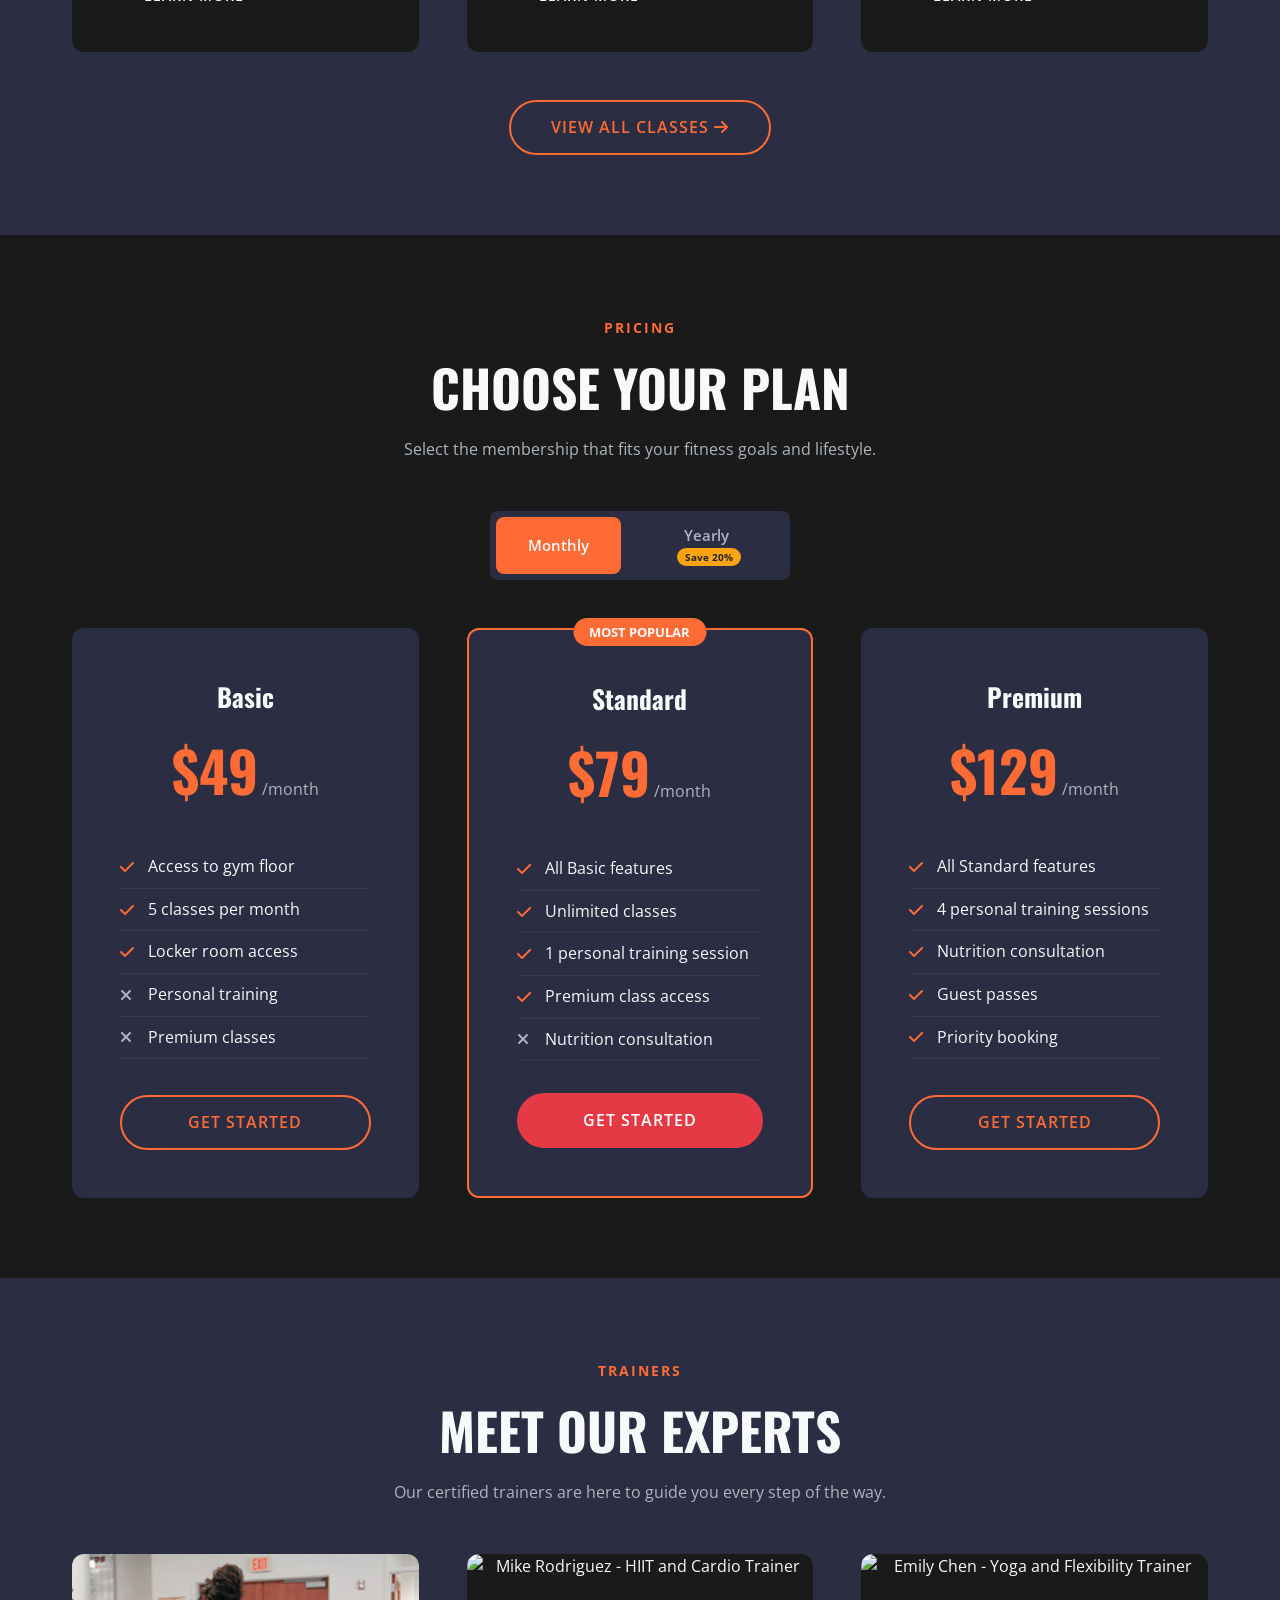
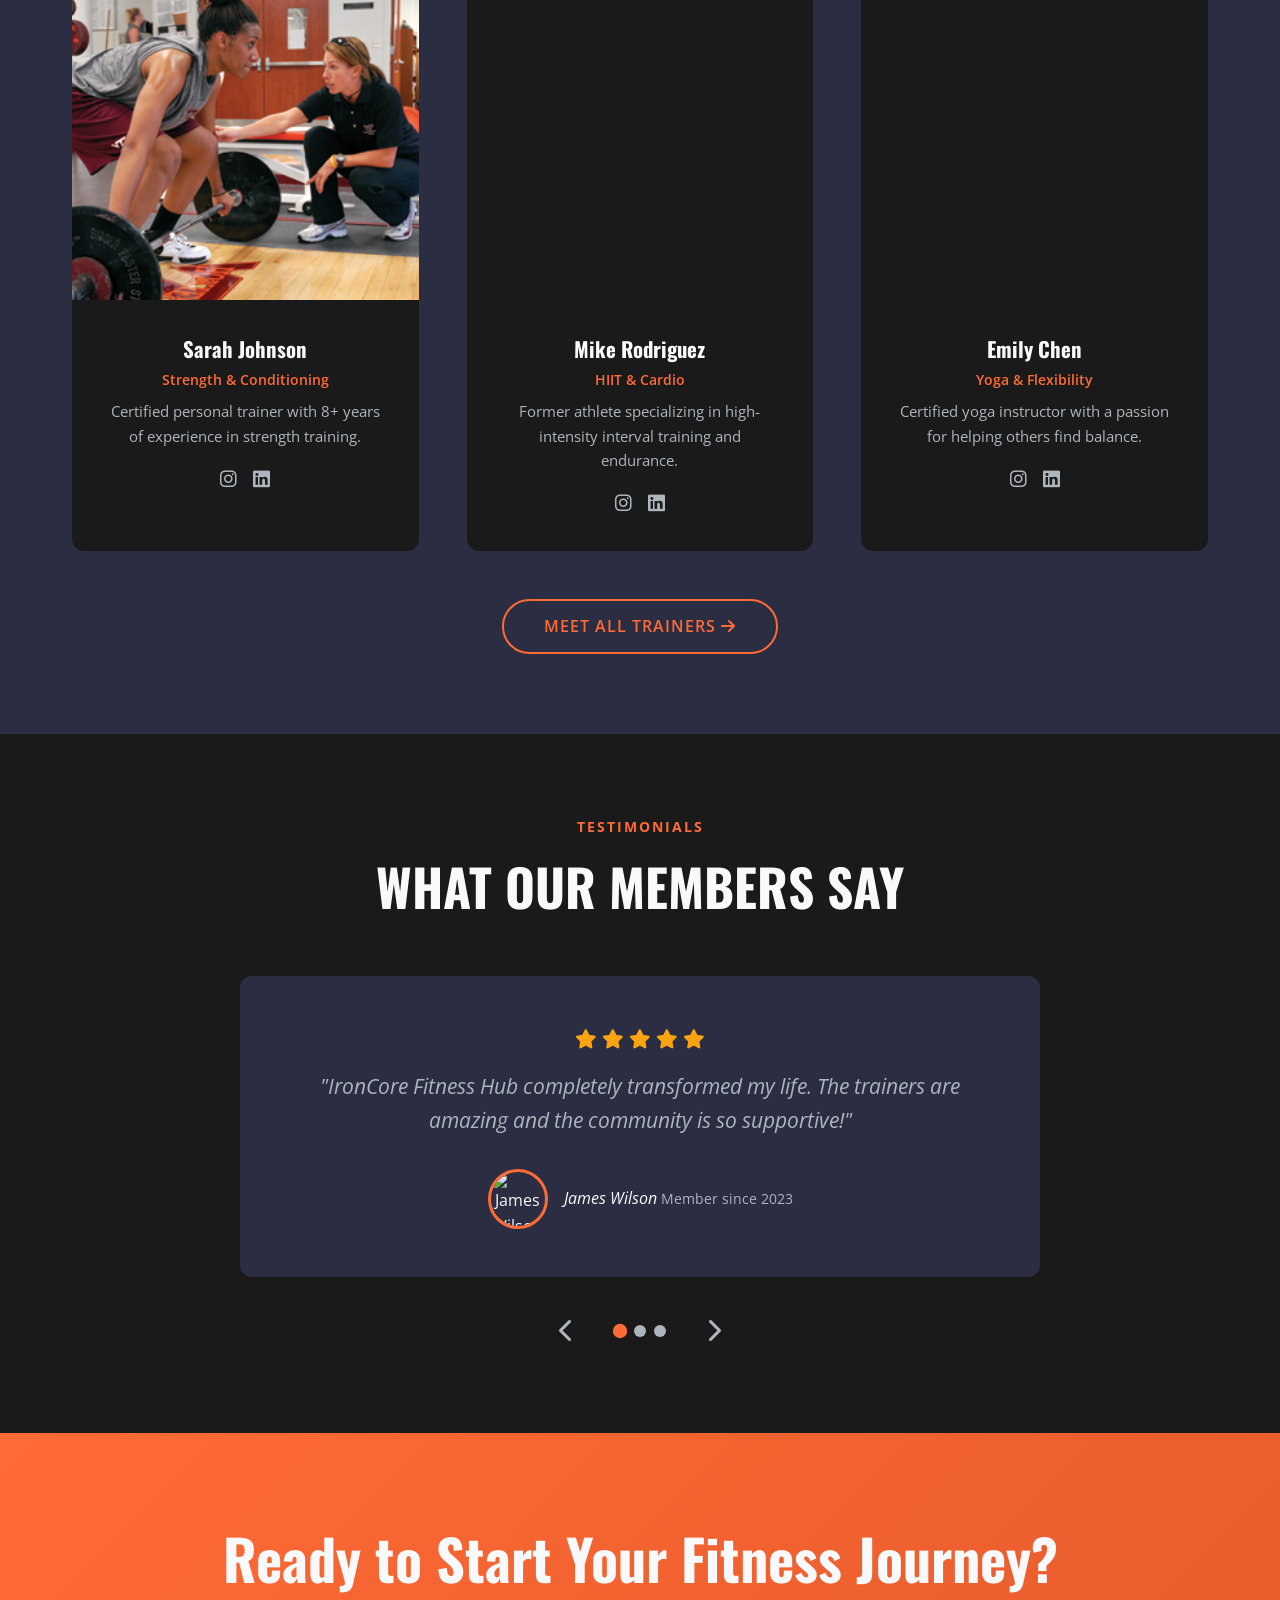
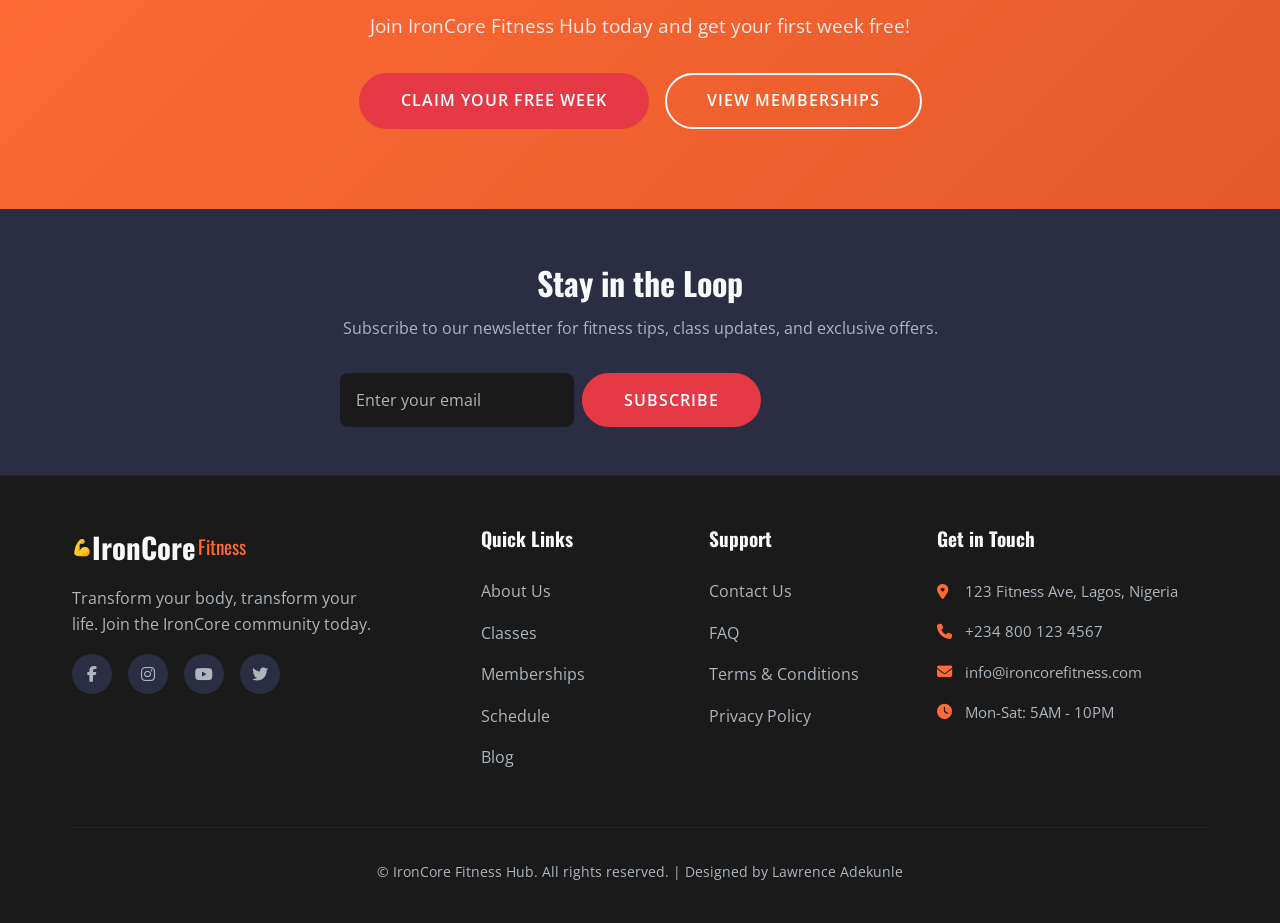
==== commit ca9522b3: "update" ====
--- a/index.html
+++ b/index.html
@@ -3,14 +3,33 @@
 <head>
     <meta charset="UTF-8">
     <meta name="viewport" content="width=device-width, initial-scale=1.0">
-    <meta name="description" content="IronCore Fitness Hub - Your premier fitness destination. Join our community and transform your life.">
+    <meta name="description" content="IronCore Fitness Hub - Premier fitness destination in Lagos, Nigeria. Join our community and transform your life with expert trainers and diverse classes.">
     <meta name="author" content="Lawrence Adekunle">
-    <title>IronCore Fitness Hub - Transform Your Life</title>
+    <meta name="robots" content="index, follow">
+    <meta name="theme-color" content="#e63946">
+    
+    <!-- Open Graph Tags -->
+    <meta property="og:title" content="IronCore Fitness Hub - Transform Your Life">
+    <meta property="og:description" content="Join Nigeria's premier fitness community. Expert trainers, diverse classes, and state-of-the-art equipment.">
+    <meta property="og:type" content="website">
+    <meta property="og:url" content="https://ironcorefitness.com">
+    <meta property="og:image" content="https://ironcorefitness.com/images/og-image.jpg">
+    
+    <!-- Canonical URL -->
+    <link rel="canonical" href="https://ironcorefitness.com/">
+    
+    <!-- Favicon -->
+    <link rel="icon" type="image/png" sizes="32x32" href="images/favicon-32x32.png">
+    <link rel="icon" type="image/png" sizes="16x16" href="images/favicon-16x16.png">
+    <link rel="apple-touch-icon" href="images/apple-touch-icon.png">
     
     <!-- Google Fonts -->
     <link rel="preconnect" href="https://fonts.googleapis.com">
     <link rel="preconnect" href="https://fonts.gstatic.com" crossorigin>
-    <link href="https://fonts.googleapis.com/css2?family=Oswald:wght@400;600;700&family=Open+Sans:wght@300;400;600;700&display=swap" rel="stylesheet">
+    <link href="https://fonts.googleapis.com/css2?family=Oswald:wght@400;600;700&family=Open+Sans:wght@300;400;600;700&display=swap" rel="stylesheet" media="print" onload="this.media='all'">
+    <noscript>
+        <link href="https://fonts.googleapis.com/css2?family=Oswald:wght@400;600;700&family=Open+Sans:wght@300;400;600;700&display=swap" rel="stylesheet">
+    </noscript>
     
     <!-- CSS -->
     <link rel="stylesheet" href="styles/main.css">
@@ -18,43 +37,261 @@
     
     <!-- Font Awesome Icons -->
     <link rel="stylesheet" href="https://cdnjs.cloudflare.com/ajax/libs/font-awesome/6.4.0/css/all.min.css">
+    
+    <!-- Schema.org Structured Data -->
+    <script type="application/ld+json">
+    {
+        "@context": "https://schema.org",
+        "@type": "LocalBusiness",
+        "name": "IronCore Fitness Hub",
+        "image": "https://ironcorefitness.com/images/logo_icon.png",
+        "description": "Premier fitness destination in Lagos, Nigeria offering expert training, diverse classes, and state-of-the-art equipment.",
+        "address": {
+            "@type": "PostalAddress",
+            "streetAddress": "123 Fitness Ave",
+            "addressLocality": "Lagos",
+            "addressCountry": "NG"
+        },
+        "telephone": "+2348001234567",
+        "email": "info@ironcorefitness.com",
+        "openingHours": "Mo-Sa 05:00-22:00",
+        "priceRange": "₦₦"
+    }
+    </script>
+    
+    <title>IronCore Fitness Hub - Transform Your Life in Lagos</title>
+
+    <!-- Hero Background Image Style -->
+    <style>
+        .hero {
+            position: relative;
+            min-height: 100vh;
+            display: flex;
+            align-items: center;
+            justify-content: center;
+            background-image: url('images/hero-bg.jpg');
+            background-size: cover;
+            background-position: center;
+            background-attachment: fixed;
+            color: #fff;
+            text-align: center;
+            padding: 2rem 0;
+        }
+
+        .hero-overlay {
+            position: absolute;
+            top: 0;
+            left: 0;
+            width: 100%;
+            height: 100%;
+            background: rgba(0, 0, 0, 0.6);
+            z-index: 1;
+        }
+
+        .hero-content {
+            position: relative;
+            z-index: 2;
+            max-width: 800px;
+            margin: 0 auto;
+            padding: 2rem;
+        }
+
+        .hero h1 {
+            font-size: 4rem;
+            font-weight: 700;
+            margin-bottom: 1.5rem;
+            line-height: 1.2;
+            text-shadow: 2px 2px 4px rgba(0, 0, 0, 0.5);
+        }
+
+        .hero-subtitle {
+            font-size: 1.25rem;
+            font-weight: 300;
+            margin-bottom: 2rem;
+            text-shadow: 1px 1px 3px rgba(0, 0, 0, 0.5);
+        }
+
+        .hero-buttons {
+            display: flex;
+            gap: 1rem;
+            justify-content: center;
+            flex-wrap: wrap;
+            margin-bottom: 3rem;
+        }
+
+        .btn {
+            display: inline-block;
+            padding: 0.8rem 2.5rem;
+            border-radius: 50px;
+            font-weight: 600;
+            text-decoration: none;
+            transition: all 0.3s ease;
+            text-transform: uppercase;
+            letter-spacing: 1px;
+        }
+
+        .btn-primary {
+            background: #e63946;
+            color: #fff;
+            border: 2px solid #e63946;
+        }
+
+        .btn-primary:hover {
+            background: #c62835;
+            border-color: #c62835;
+            transform: translateY(-2px);
+            box-shadow: 0 8px 25px rgba(230, 57, 70, 0.4);
+        }
+
+        .btn-secondary {
+            background: transparent;
+            color: #fff;
+            border: 2px solid #fff;
+        }
+
+        .btn-secondary:hover {
+            background: #fff;
+            color: #1a1a2e;
+            transform: translateY(-2px);
+            box-shadow: 0 8px 25px rgba(255, 255, 255, 0.2);
+        }
+
+        .hero-stats {
+            display: flex;
+            justify-content: center;
+            gap: 4rem;
+            flex-wrap: wrap;
+        }
+
+        .stat {
+            text-align: center;
+        }
+
+        .stat-number {
+            display: block;
+            font-size: 2.5rem;
+            font-weight: 700;
+            color: #e63946;
+        }
+
+        .stat-label {
+            font-size: 1rem;
+            font-weight: 400;
+            opacity: 0.9;
+        }
+
+        .scroll-indicator {
+            position: absolute;
+            bottom: 2rem;
+            left: 50%;
+            transform: translateX(-50%);
+            z-index: 2;
+            text-align: center;
+            animation: bounce 2s infinite;
+        }
+
+        .scroll-indicator span {
+            display: block;
+            font-size: 0.8rem;
+            text-transform: uppercase;
+            letter-spacing: 2px;
+            opacity: 0.7;
+        }
+
+        .scroll-indicator i {
+            font-size: 1.5rem;
+            margin-top: 0.5rem;
+            opacity: 0.7;
+        }
+
+        @keyframes bounce {
+            0%, 20%, 50%, 80%, 100% {
+                transform: translateX(-50%) translateY(0);
+            }
+            40% {
+                transform: translateX(-50%) translateY(-10px);
+            }
+            60% {
+                transform: translateX(-50%) translateY(-5px);
+            }
+        }
+
+        /* Responsive Styles */
+        @media (max-width: 768px) {
+            .hero h1 {
+                font-size: 2.5rem;
+            }
+            
+            .hero-subtitle {
+                font-size: 1rem;
+            }
+            
+            .hero-stats {
+                gap: 2rem;
+            }
+            
+            .stat-number {
+                font-size: 2rem;
+            }
+            
+            .hero {
+                background-attachment: scroll;
+            }
+        }
+
+        @media (max-width: 480px) {
+            .hero h1 {
+                font-size: 2rem;
+            }
+            
+            .hero-buttons {
+                flex-direction: column;
+                align-items: center;
+            }
+            
+            .btn {
+                width: 100%;
+                max-width: 250px;
+            }
+        }
+    </style>
 </head>
 <body>
     <!-- ===== HEADER / NAVIGATION ===== -->
-    <header>
+    <header role="banner" aria-label="Site header">
         <div class="container">
             <div class="header-wrapper">
-             <div class="logo">
-    <a href="index.html">
-        <img src="images/logo_icon.png" alt="IronCore Fitness Logo" class="logo-icon-img" width="50" height="50">
-        <span class="logo-text">IronCore</span>
-        <span class="logo-sub">Fitness</span>
-    </a>
-</div>
-                
-                <nav>
-                    <button class="hamburger" aria-label="Toggle navigation">
+                <div class="logo">
+                    <a href="index.html" aria-label="IronCore Fitness Home">
+                        <img src="images/logo_icon.png" alt="IronCore Fitness Logo" class="logo-icon-img" width="50" height="50" loading="eager">
+                        <span class="logo-text">IronCore</span>
+                        <span class="logo-sub">Fitness</span>
+                    </a>
+                </div>
+                
+                <nav role="navigation" aria-label="Main navigation">
+                    <button class="hamburger" aria-label="Toggle navigation" aria-expanded="false" aria-controls="nav-links">
                         <span></span>
                         <span></span>
                         <span></span>
                     </button>
-                    <ul class="nav-links">
-                        <li><a href="index.html" class="active">Home</a></li>
-                        <li><a href="about.html">About</a></li>
-                        <li><a href="classes.html">Classes</a></li>
-                        <li><a href="memberships.html">Memberships</a></li>
-                        <li><a href="schedule.html">Schedule</a></li>
-                        <li><a href="blog.html">Blog</a></li>
-                        <li><a href="contact.html">Contact</a></li>
-                        <li><a href="#memberships" class="btn-nav-cta">Join Now</a></li>
+                    <ul class="nav-links" id="nav-links" role="menubar">
+                        <li role="none"><a href="index.html" class="active" role="menuitem" aria-current="page">Home</a></li>
+                        <li role="none"><a href="about.html" role="menuitem">About</a></li>
+                        <li role="none"><a href="classes.html" role="menuitem">Classes</a></li>
+                        <li role="none"><a href="memberships.html" role="menuitem">Memberships</a></li>
+                        <li role="none"><a href="schedule.html" role="menuitem">Schedule</a></li>
+                        <li role="none"><a href="blog.html" role="menuitem">Blog</a></li>
+                        <li role="none"><a href="contact.html" role="menuitem">Contact</a></li>
+                        <li role="none"><a href="#memberships" class="btn-nav-cta" role="menuitem">Join Now</a></li>
                     </ul>
                 </nav>
             </div>
         </div>
     </header>
 
-    <!-- ===== HERO SECTION ===== -->
-    <section class="hero" id="home">
+    <!-- ===== HERO SECTION WITH BACKGROUND IMAGE ===== -->
+    <section class="hero" id="home" aria-label="Hero banner">
         <div class="hero-overlay"></div>
         <div class="container">
             <div class="hero-content">
@@ -80,14 +317,14 @@
                 </div>
             </div>
         </div>
-        <div class="scroll-indicator">
+        <div class="scroll-indicator" aria-hidden="true">
             <span>Scroll</span>
             <i class="fas fa-chevron-down"></i>
         </div>
     </section>
 
     <!-- ===== CLASSES PREVIEW ===== -->
-    <section class="classes-preview" id="classes">
+    <section class="classes-preview" id="classes" aria-label="Popular classes">
         <div class="container">
             <div class="section-header">
                 <span class="section-tag">Workouts</span>
@@ -95,74 +332,74 @@
                 <p>Discover our most popular classes and find the perfect workout for your fitness level.</p>
             </div>
             <div class="classes-grid">
-                <div class="class-card">
+                <article class="class-card">
                     <div class="class-image">
-                        <img src="assets/images/classes/yoga.jpg" alt="Yoga Class" loading="lazy">
+                        <img src="images/classes/yoga.jpg" alt="Woman performing yoga pose in a peaceful studio setting" loading="lazy" width="400" height="300">
                         <span class="class-level beginner">Beginner</span>
                     </div>
                     <div class="class-content">
                         <h3>Yoga &amp; Meditation</h3>
                         <p>Find your inner peace with our expert-led yoga sessions.</p>
                         <div class="class-meta">
-                            <span><i class="fas fa-clock"></i> 60 min</span>
-                            <span><i class="fas fa-user"></i> Beginner</span>
-                        </div>
-                        <a href="classes.html" class="btn btn-small">Learn More</a>
-                    </div>
-                </div>
-                
-                <div class="class-card">
+                            <span><i class="fas fa-clock" aria-hidden="true"></i> 60 min</span>
+                            <span><i class="fas fa-user" aria-hidden="true"></i> Beginner</span>
+                        </div>
+                        <a href="classes.html" class="btn btn-small" aria-label="Learn more about Yoga &amp; Meditation">Learn More</a>
+                    </div>
+                </article>
+                
+                <article class="class-card">
                     <div class="class-image">
-                        <img src="assets/images/classes/hiit.jpg" alt="HIIT Class" loading="lazy">
+                        <img src="images/classes/hiit.jpg" alt="Group of people performing high intensity interval training" loading="lazy" width="400" height="300">
                         <span class="class-level intermediate">Intermediate</span>
                     </div>
                     <div class="class-content">
                         <h3>HIIT Training</h3>
                         <p>High-intensity interval training for maximum results in minimum time.</p>
                         <div class="class-meta">
-                            <span><i class="fas fa-clock"></i> 45 min</span>
-                            <span><i class="fas fa-user"></i> Intermediate</span>
-                        </div>
-                        <a href="classes.html" class="btn btn-small">Learn More</a>
-                    </div>
-                </div>
-                
-                <div class="class-card">
+                            <span><i class="fas fa-clock" aria-hidden="true"></i> 45 min</span>
+                            <span><i class="fas fa-user" aria-hidden="true"></i> Intermediate</span>
+                        </div>
+                        <a href="classes.html" class="btn btn-small" aria-label="Learn more about HIIT Training">Learn More</a>
+                    </div>
+                </article>
+                
+                <article class="class-card">
                     <div class="class-image">
-                        <img src="assets/images/classes/spinning.jpg" alt="Spinning Class" loading="lazy">
+                        <img src="images/group_cycling.jpg" alt="Group cycling class with participants on stationary bikes" loading="lazy" width="400" height="300">
                         <span class="class-level advanced">Advanced</span>
                     </div>
                     <div class="class-content">
                         <h3>Spinning</h3>
                         <p>Push your limits with our high-energy spinning classes.</p>
                         <div class="class-meta">
-                            <span><i class="fas fa-clock"></i> 50 min</span>
-                            <span><i class="fas fa-user"></i> Advanced</span>
-                        </div>
-                        <a href="classes.html" class="btn btn-small">Learn More</a>
-                    </div>
-                </div>
+                            <span><i class="fas fa-clock" aria-hidden="true"></i> 50 min</span>
+                            <span><i class="fas fa-user" aria-hidden="true"></i> Advanced</span>
+                        </div>
+                        <a href="classes.html" class="btn btn-small" aria-label="Learn more about Spinning">Learn More</a>
+                    </div>
+                </article>
             </div>
             <div class="section-cta">
-                <a href="classes.html" class="btn btn-outline">View All Classes <i class="fas fa-arrow-right"></i></a>
+                <a href="classes.html" class="btn btn-outline">View All Classes <i class="fas fa-arrow-right" aria-hidden="true"></i></a>
             </div>
         </div>
     </section>
 
     <!-- ===== MEMBERSHIPS PREVIEW ===== -->
-    <section class="memberships-preview" id="memberships">
+    <section class="memberships-preview" id="memberships" aria-label="Membership plans">
         <div class="container">
             <div class="section-header">
                 <span class="section-tag">Pricing</span>
                 <h2>Choose Your Plan</h2>
                 <p>Select the membership that fits your fitness goals and lifestyle.</p>
             </div>
-            <div class="pricing-toggle">
-                <button class="toggle-btn active" data-period="monthly">Monthly</button>
-                <button class="toggle-btn" data-period="yearly">Yearly <span class="save-badge">Save 20%</span></button>
+            <div class="pricing-toggle" role="group" aria-label="Pricing period toggle">
+                <button class="toggle-btn active" data-period="monthly" aria-pressed="true">Monthly</button>
+                <button class="toggle-btn" data-period="yearly" aria-pressed="false">Yearly <span class="save-badge">Save 20%</span></button>
             </div>
             <div class="pricing-grid">
-                <div class="pricing-card">
+                <article class="pricing-card">
                     <div class="pricing-header">
                         <h3>Basic</h3>
                         <div class="pricing-price">
@@ -170,17 +407,17 @@
                             <span class="price-period">/month</span>
                         </div>
                     </div>
-                    <ul class="pricing-features">
-                        <li><i class="fas fa-check"></i> Access to gym floor</li>
-                        <li><i class="fas fa-check"></i> 5 classes per month</li>
-                        <li><i class="fas fa-check"></i> Locker room access</li>
-                        <li><i class="fas fa-times"></i> Personal training</li>
-                        <li><i class="fas fa-times"></i> Premium classes</li>
+                    <ul class="pricing-features" role="list">
+                        <li role="listitem"><i class="fas fa-check" aria-hidden="true"></i> Access to gym floor</li>
+                        <li role="listitem"><i class="fas fa-check" aria-hidden="true"></i> 5 classes per month</li>
+                        <li role="listitem"><i class="fas fa-check" aria-hidden="true"></i> Locker room access</li>
+                        <li role="listitem"><i class="fas fa-times" aria-hidden="true"></i> Personal training</li>
+                        <li role="listitem"><i class="fas fa-times" aria-hidden="true"></i> Premium classes</li>
                     </ul>
                     <a href="contact.html" class="btn btn-outline">Get Started</a>
-                </div>
-                
-                <div class="pricing-card featured">
+                </article>
+                
+                <article class="pricing-card featured">
                     <span class="featured-badge">Most Popular</span>
                     <div class="pricing-header">
                         <h3>Standard</h3>
@@ -189,17 +426,17 @@
                             <span class="price-period">/month</span>
                         </div>
                     </div>
-                    <ul class="pricing-features">
-                        <li><i class="fas fa-check"></i> All Basic features</li>
-                        <li><i class="fas fa-check"></i> Unlimited classes</li>
-                        <li><i class="fas fa-check"></i> 1 personal training session</li>
-                        <li><i class="fas fa-check"></i> Premium class access</li>
-                        <li><i class="fas fa-times"></i> Nutrition consultation</li>
+                    <ul class="pricing-features" role="list">
+                        <li role="listitem"><i class="fas fa-check" aria-hidden="true"></i> All Basic features</li>
+                        <li role="listitem"><i class="fas fa-check" aria-hidden="true"></i> Unlimited classes</li>
+                        <li role="listitem"><i class="fas fa-check" aria-hidden="true"></i> 1 personal training session</li>
+                        <li role="listitem"><i class="fas fa-check" aria-hidden="true"></i> Premium class access</li>
+                        <li role="listitem"><i class="fas fa-times" aria-hidden="true"></i> Nutrition consultation</li>
                     </ul>
                     <a href="contact.html" class="btn btn-primary">Get Started</a>
-                </div>
-                
-                <div class="pricing-card">
+                </article>
+                
+                <article class="pricing-card">
                     <div class="pricing-header">
                         <h3>Premium</h3>
                         <div class="pricing-price">
@@ -207,21 +444,21 @@
                             <span class="price-period">/month</span>
                         </div>
                     </div>
-                    <ul class="pricing-features">
-                        <li><i class="fas fa-check"></i> All Standard features</li>
-                        <li><i class="fas fa-check"></i> 4 personal training sessions</li>
-                        <li><i class="fas fa-check"></i> Nutrition consultation</li>
-                        <li><i class="fas fa-check"></i> Guest passes</li>
-                        <li><i class="fas fa-check"></i> Priority booking</li>
+                    <ul class="pricing-features" role="list">
+                        <li role="listitem"><i class="fas fa-check" aria-hidden="true"></i> All Standard features</li>
+                        <li role="listitem"><i class="fas fa-check" aria-hidden="true"></i> 4 personal training sessions</li>
+                        <li role="listitem"><i class="fas fa-check" aria-hidden="true"></i> Nutrition consultation</li>
+                        <li role="listitem"><i class="fas fa-check" aria-hidden="true"></i> Guest passes</li>
+                        <li role="listitem"><i class="fas fa-check" aria-hidden="true"></i> Priority booking</li>
                     </ul>
                     <a href="contact.html" class="btn btn-outline">Get Started</a>
-                </div>
+                </article>
             </div>
         </div>
     </section>
 
     <!-- ===== TRAINERS PREVIEW ===== -->
-    <section class="trainers-preview">
+    <section class="trainers-preview" aria-label="Our expert trainers">
         <div class="container">
             <div class="section-header">
                 <span class="section-tag">Trainers</span>
@@ -229,133 +466,139 @@
                 <p>Our certified trainers are here to guide you every step of the way.</p>
             </div>
             <div class="trainers-grid">
-                <div class="trainer-card">
+                <article class="trainer-card">
                     <div class="trainer-image">
-                        <img src="assets/images/trainers/trainer-1.jpg" alt="Trainer Sarah" loading="lazy">
+                        <img src="images/strength_and_conditioning_trainer.jpg" alt="Sarah Johnson - Strength and Conditioning Trainer" loading="lazy" width="300" height="300">
                     </div>
                     <div class="trainer-content">
                         <h3>Sarah Johnson</h3>
                         <span class="trainer-specialty">Strength &amp; Conditioning</span>
                         <p>Certified personal trainer with 8+ years of experience in strength training.</p>
                         <div class="trainer-social">
-                            <a href="#"><i class="fab fa-instagram"></i></a>
-                            <a href="#"><i class="fab fa-linkedin"></i></a>
-                        </div>
-                    </div>
-                </div>
-                
-                <div class="trainer-card">
+                            <a href="#" aria-label="Sarah's Instagram"><i class="fab fa-instagram" aria-hidden="true"></i></a>
+                            <a href="#" aria-label="Sarah's LinkedIn"><i class="fab fa-linkedin" aria-hidden="true"></i></a>
+                        </div>
+                    </div>
+                </article>
+                
+                <article class="trainer-card">
                     <div class="trainer-image">
-                        <img src="assets/images/trainers/trainer-2.jpg" alt="Trainer Mike" loading="lazy">
+                        <img src="images/trainers/trainer-2.jpg" alt="Mike Rodriguez - HIIT and Cardio Trainer" loading="lazy" width="300" height="300">
                     </div>
                     <div class="trainer-content">
                         <h3>Mike Rodriguez</h3>
                         <span class="trainer-specialty">HIIT &amp; Cardio</span>
                         <p>Former athlete specializing in high-intensity interval training and endurance.</p>
                         <div class="trainer-social">
-                            <a href="#"><i class="fab fa-instagram"></i></a>
-                            <a href="#"><i class="fab fa-linkedin"></i></a>
-                        </div>
-                    </div>
-                </div>
-                
-                <div class="trainer-card">
+                            <a href="#" aria-label="Mike's Instagram"><i class="fab fa-instagram" aria-hidden="true"></i></a>
+                            <a href="#" aria-label="Mike's LinkedIn"><i class="fab fa-linkedin" aria-hidden="true"></i></a>
+                        </div>
+                    </div>
+                </article>
+                
+                <article class="trainer-card">
                     <div class="trainer-image">
-                        <img src="assets/images/trainers/trainer-3.jpg" alt="Trainer Emily" loading="lazy">
+                        <img src="images/trainers/trainer-3.jpg" alt="Emily Chen - Yoga and Flexibility Trainer" loading="lazy" width="300" height="300">
                     </div>
                     <div class="trainer-content">
                         <h3>Emily Chen</h3>
                         <span class="trainer-specialty">Yoga &amp; Flexibility</span>
                         <p>Certified yoga instructor with a passion for helping others find balance.</p>
                         <div class="trainer-social">
-                            <a href="#"><i class="fab fa-instagram"></i></a>
-                            <a href="#"><i class="fab fa-linkedin"></i></a>
-                        </div>
-                    </div>
-                </div>
+                            <a href="#" aria-label="Emily's Instagram"><i class="fab fa-instagram" aria-hidden="true"></i></a>
+                            <a href="#" aria-label="Emily's LinkedIn"><i class="fab fa-linkedin" aria-hidden="true"></i></a>
+                        </div>
+                    </div>
+                </article>
             </div>
             <div class="section-cta">
-                <a href="about.html" class="btn btn-outline">Meet All Trainers <i class="fas fa-arrow-right"></i></a>
+                <a href="about.html" class="btn btn-outline">Meet All Trainers <i class="fas fa-arrow-right" aria-hidden="true"></i></a>
             </div>
         </div>
     </section>
 
     <!-- ===== TESTIMONIALS ===== -->
-    <section class="testimonials">
+    <section class="testimonials" aria-label="Member testimonials">
         <div class="container">
             <div class="section-header">
                 <span class="section-tag">Testimonials</span>
                 <h2>What Our Members Say</h2>
             </div>
-            <div class="testimonials-slider">
-                <div class="testimonial-card active">
-                    <div class="testimonial-rating">
-                        <i class="fas fa-star"></i>
-                        <i class="fas fa-star"></i>
-                        <i class="fas fa-star"></i>
-                        <i class="fas fa-star"></i>
-                        <i class="fas fa-star"></i>
-                    </div>
-                    <p>"IronCore Fitness Hub completely transformed my life. The trainers are amazing and the community is so supportive!"</p>
+            <div class="testimonials-slider" role="region" aria-label="Testimonial slider">
+                <div class="testimonial-card active" role="tabpanel" aria-label="Testimonial 1">
+                    <div class="testimonial-rating" aria-hidden="true">
+                        <i class="fas fa-star"></i>
+                        <i class="fas fa-star"></i>
+                        <i class="fas fa-star"></i>
+                        <i class="fas fa-star"></i>
+                        <i class="fas fa-star"></i>
+                    </div>
+                    <blockquote>
+                        <p>"IronCore Fitness Hub completely transformed my life. The trainers are amazing and the community is so supportive!"</p>
+                    </blockquote>
                     <div class="testimonial-author">
-                        <img src="assets/images/testimonial-1.jpg" alt="Member" loading="lazy">
+                        <img src="images/testimonial-1.jpg" alt="James Wilson" loading="lazy" width="60" height="60">
                         <div>
-                            <h4>James Wilson</h4>
+                            <cite>James Wilson</cite>
                             <span>Member since 2023</span>
                         </div>
                     </div>
                 </div>
                 
-                <div class="testimonial-card">
-                    <div class="testimonial-rating">
-                        <i class="fas fa-star"></i>
-                        <i class="fas fa-star"></i>
-                        <i class="fas fa-star"></i>
-                        <i class="fas fa-star"></i>
-                        <i class="fas fa-star"></i>
-                    </div>
-                    <p>"The best gym I've ever joined. The classes are diverse and the equipment is top-notch!"</p>
+                <div class="testimonial-card" role="tabpanel" aria-label="Testimonial 2">
+                    <div class="testimonial-rating" aria-hidden="true">
+                        <i class="fas fa-star"></i>
+                        <i class="fas fa-star"></i>
+                        <i class="fas fa-star"></i>
+                        <i class="fas fa-star"></i>
+                        <i class="fas fa-star"></i>
+                    </div>
+                    <blockquote>
+                        <p>"The best gym I've ever joined. The classes are diverse and the equipment is top-notch!"</p>
+                    </blockquote>
                     <div class="testimonial-author">
-                        <img src="assets/images/testimonial-2.jpg" alt="Member" loading="lazy">
+                        <img src="images/testimonial-2.jpg" alt="Maria Garcia" loading="lazy" width="60" height="60">
                         <div>
-                            <h4>Maria Garcia</h4>
+                            <cite>Maria Garcia</cite>
                             <span>Member since 2024</span>
                         </div>
                     </div>
                 </div>
                 
-                <div class="testimonial-card">
-                    <div class="testimonial-rating">
+                <div class="testimonial-card" role="tabpanel" aria-label="Testimonial 3">
+                    <div class="testimonial-rating" aria-hidden="true">
                         <i class="fas fa-star"></i>
                         <i class="fas fa-star"></i>
                         <i class="fas fa-star"></i>
                         <i class="fas fa-star"></i>
                         <i class="fas fa-star-half-alt"></i>
                     </div>
-                    <p>"From beginner to advanced, IronCore has something for everyone. I've made incredible progress!"</p>
+                    <blockquote>
+                        <p>"From beginner to advanced, IronCore has something for everyone. I've made incredible progress!"</p>
+                    </blockquote>
                     <div class="testimonial-author">
-                        <img src="assets/images/testimonial-3.jpg" alt="Member" loading="lazy">
+                        <img src="images/testimonial-3.jpg" alt="David Kim" loading="lazy" width="60" height="60">
                         <div>
-                            <h4>David Kim</h4>
+                            <cite>David Kim</cite>
                             <span>Member since 2022</span>
                         </div>
                     </div>
                 </div>
             </div>
             <div class="testimonial-controls">
-                <button class="prev-btn" aria-label="Previous testimonial"><i class="fas fa-chevron-left"></i></button>
-                <div class="testimonial-dots">
-                    <span class="dot active" data-index="0"></span>
-                    <span class="dot" data-index="1"></span>
-                    <span class="dot" data-index="2"></span>
-                </div>
-                <button class="next-btn" aria-label="Next testimonial"><i class="fas fa-chevron-right"></i></button>
+                <button class="prev-btn" aria-label="Previous testimonial"><i class="fas fa-chevron-left" aria-hidden="true"></i></button>
+                <div class="testimonial-dots" role="tablist" aria-label="Testimonial navigation">
+                    <span class="dot active" data-index="0" role="tab" aria-label="Testimonial 1" aria-selected="true"></span>
+                    <span class="dot" data-index="1" role="tab" aria-label="Testimonial 2" aria-selected="false"></span>
+                    <span class="dot" data-index="2" role="tab" aria-label="Testimonial 3" aria-selected="false"></span>
+                </div>
+                <button class="next-btn" aria-label="Next testimonial"><i class="fas fa-chevron-right" aria-hidden="true"></i></button>
             </div>
         </div>
     </section>
 
     <!-- ===== CTA SECTION ===== -->
-    <section class="cta-section">
+    <section class="cta-section" aria-label="Call to action">
         <div class="container">
             <div class="cta-content">
                 <h2>Ready to Start Your Fitness Journey?</h2>
@@ -369,66 +612,71 @@
     </section>
 
     <!-- ===== NEWSLETTER ===== -->
-    <section class="newsletter">
+    <section class="newsletter" aria-label="Newsletter subscription">
         <div class="container">
             <div class="newsletter-content">
                 <h2>Stay in the Loop</h2>
                 <p>Subscribe to our newsletter for fitness tips, class updates, and exclusive offers.</p>
-                <form class="newsletter-form" id="newsletter-form">
-                    <input type="email" placeholder="Enter your email" required>
+                <form class="newsletter-form" id="newsletter-form" novalidate>
+                    <div class="form-group">
+                        <label for="newsletter-email" class="sr-only">Email address</label>
+                        <input type="email" id="newsletter-email" placeholder="Enter your email" required aria-required="true">
+                        <div class="error-message" id="email-error" role="alert"></div>
+                    </div>
                     <button type="submit" class="btn btn-primary">Subscribe</button>
                 </form>
+                <div id="subscription-message" role="status" aria-live="polite"></div>
             </div>
         </div>
     </section>
 
     <!-- ===== FOOTER ===== -->
-    <footer>
+    <footer role="contentinfo">
         <div class="container">
             <div class="footer-grid">
                 <div class="footer-brand">
                     <div class="logo">
-                        <span class="logo-icon">💪</span>
+                        <span class="logo-icon" aria-hidden="true">💪</span>
                         <span class="logo-text">IronCore</span>
                         <span class="logo-sub">Fitness</span>
                     </div>
                     <p>Transform your body, transform your life. Join the IronCore community today.</p>
                     <div class="footer-social">
-                        <a href="#" aria-label="Facebook"><i class="fab fa-facebook-f"></i></a>
-                        <a href="#" aria-label="Instagram"><i class="fab fa-instagram"></i></a>
-                        <a href="#" aria-label="YouTube"><i class="fab fa-youtube"></i></a>
-                        <a href="#" aria-label="Twitter"><i class="fab fa-twitter"></i></a>
+                        <a href="#" aria-label="Facebook"><i class="fab fa-facebook-f" aria-hidden="true"></i></a>
+                        <a href="#" aria-label="Instagram"><i class="fab fa-instagram" aria-hidden="true"></i></a>
+                        <a href="#" aria-label="YouTube"><i class="fab fa-youtube" aria-hidden="true"></i></a>
+                        <a href="#" aria-label="Twitter"><i class="fab fa-twitter" aria-hidden="true"></i></a>
                     </div>
                 </div>
                 
                 <div class="footer-links">
                     <h4>Quick Links</h4>
-                    <ul>
-                        <li><a href="about.html">About Us</a></li>
-                        <li><a href="classes.html">Classes</a></li>
-                        <li><a href="memberships.html">Memberships</a></li>
-                        <li><a href="schedule.html">Schedule</a></li>
-                        <li><a href="blog.html">Blog</a></li>
+                    <ul role="list">
+                        <li role="listitem"><a href="about.html">About Us</a></li>
+                        <li role="listitem"><a href="classes.html">Classes</a></li>
+                        <li role="listitem"><a href="memberships.html">Memberships</a></li>
+                        <li role="listitem"><a href="schedule.html">Schedule</a></li>
+                        <li role="listitem"><a href="blog.html">Blog</a></li>
                     </ul>
                 </div>
                 
                 <div class="footer-links">
                     <h4>Support</h4>
-                    <ul>
-                        <li><a href="contact.html">Contact Us</a></li>
-                        <li><a href="#">FAQ</a></li>
-                        <li><a href="#">Terms &amp; Conditions</a></li>
-                        <li><a href="#">Privacy Policy</a></li>
+                    <ul role="list">
+                        <li role="listitem"><a href="contact.html">Contact Us</a></li>
+                        <li role="listitem"><a href="#">FAQ</a></li>
+                        <li role="listitem"><a href="#">Terms &amp; Conditions</a></li>
+                        <li role="listitem"><a href="#">Privacy Policy</a></li>
                     </ul>
                 </div>
                 
                 <div class="footer-contact">
                     <h4>Get in Touch</h4>
-                    <ul>
-                        <li><i class="fas fa-map-marker-alt"></i> 123 Fitness Ave, Lagos, Nigeria</li>
-                        <li><i class="fas fa-phone"></i> +234 800 123 4567</li>
-                        <li><i class="fas fa-envelope"></i> info@ironcorefitness.com</li>
-                        <li><i class="fas fa-clock"></i> Mon-Sat: 5AM - 10PM</li>
+                    <ul role="list">
+                        <li role="listitem"><i class="fas fa-map-marker-alt" aria-hidden="true"></i> 123 Fitness Ave, Lagos, Nigeria</li>
+                        <li role="listitem"><i class="fas fa-phone" aria-hidden="true"></i> <a href="tel:+2348001234567">+234 800 123 4567</a></li>
+                        <li role="listitem"><i class="fas fa-envelope" aria-hidden="true"></i> <a href="mailto:info@ironcorefitness.com">info@ironcorefitness.com</a></li>
+                        <li role="listitem"><i class="fas fa-clock" aria-hidden="true"></i> Mon-Sat: 5AM - 10PM</li>
                     </ul>
                 </div>
             </div>
@@ -441,13 +689,13 @@
 
     <!-- ===== SCROLL TO TOP BUTTON ===== -->
     <button id="scroll-top" aria-label="Scroll to top">
-        <i class="fas fa-chevron-up"></i>
+        <i class="fas fa-chevron-up" aria-hidden="true"></i>
     </button>
 
     <!-- ===== SCROLL PROGRESS BAR ===== -->
-    <div class="scroll-progress"></div>
+    <div class="scroll-progress" role="progressbar" aria-valuenow="0" aria-valuemin="0" aria-valuemax="100"></div>
 
     <!-- JavaScript -->
-    <script src="assets/js/main.js"></script>
+    <script src="assets/js/main.js" defer></script>
 </body>
 </html>
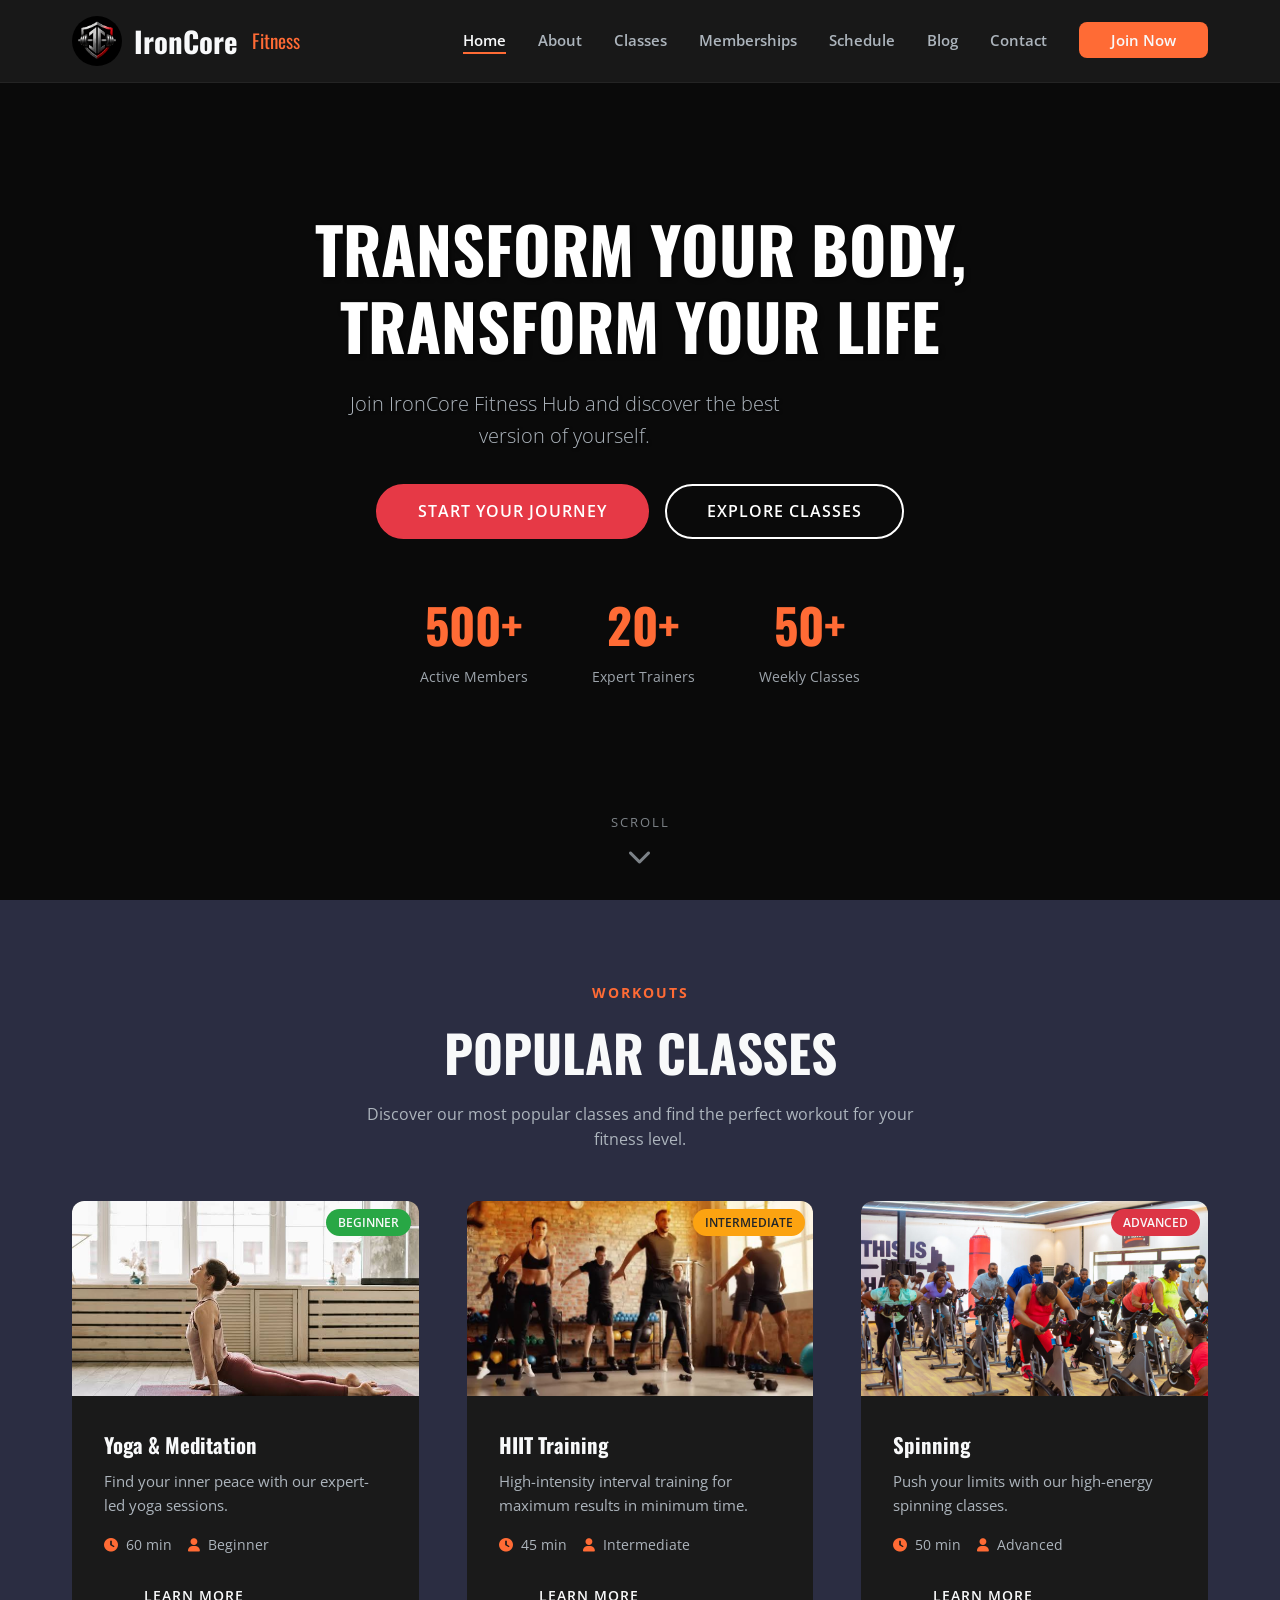
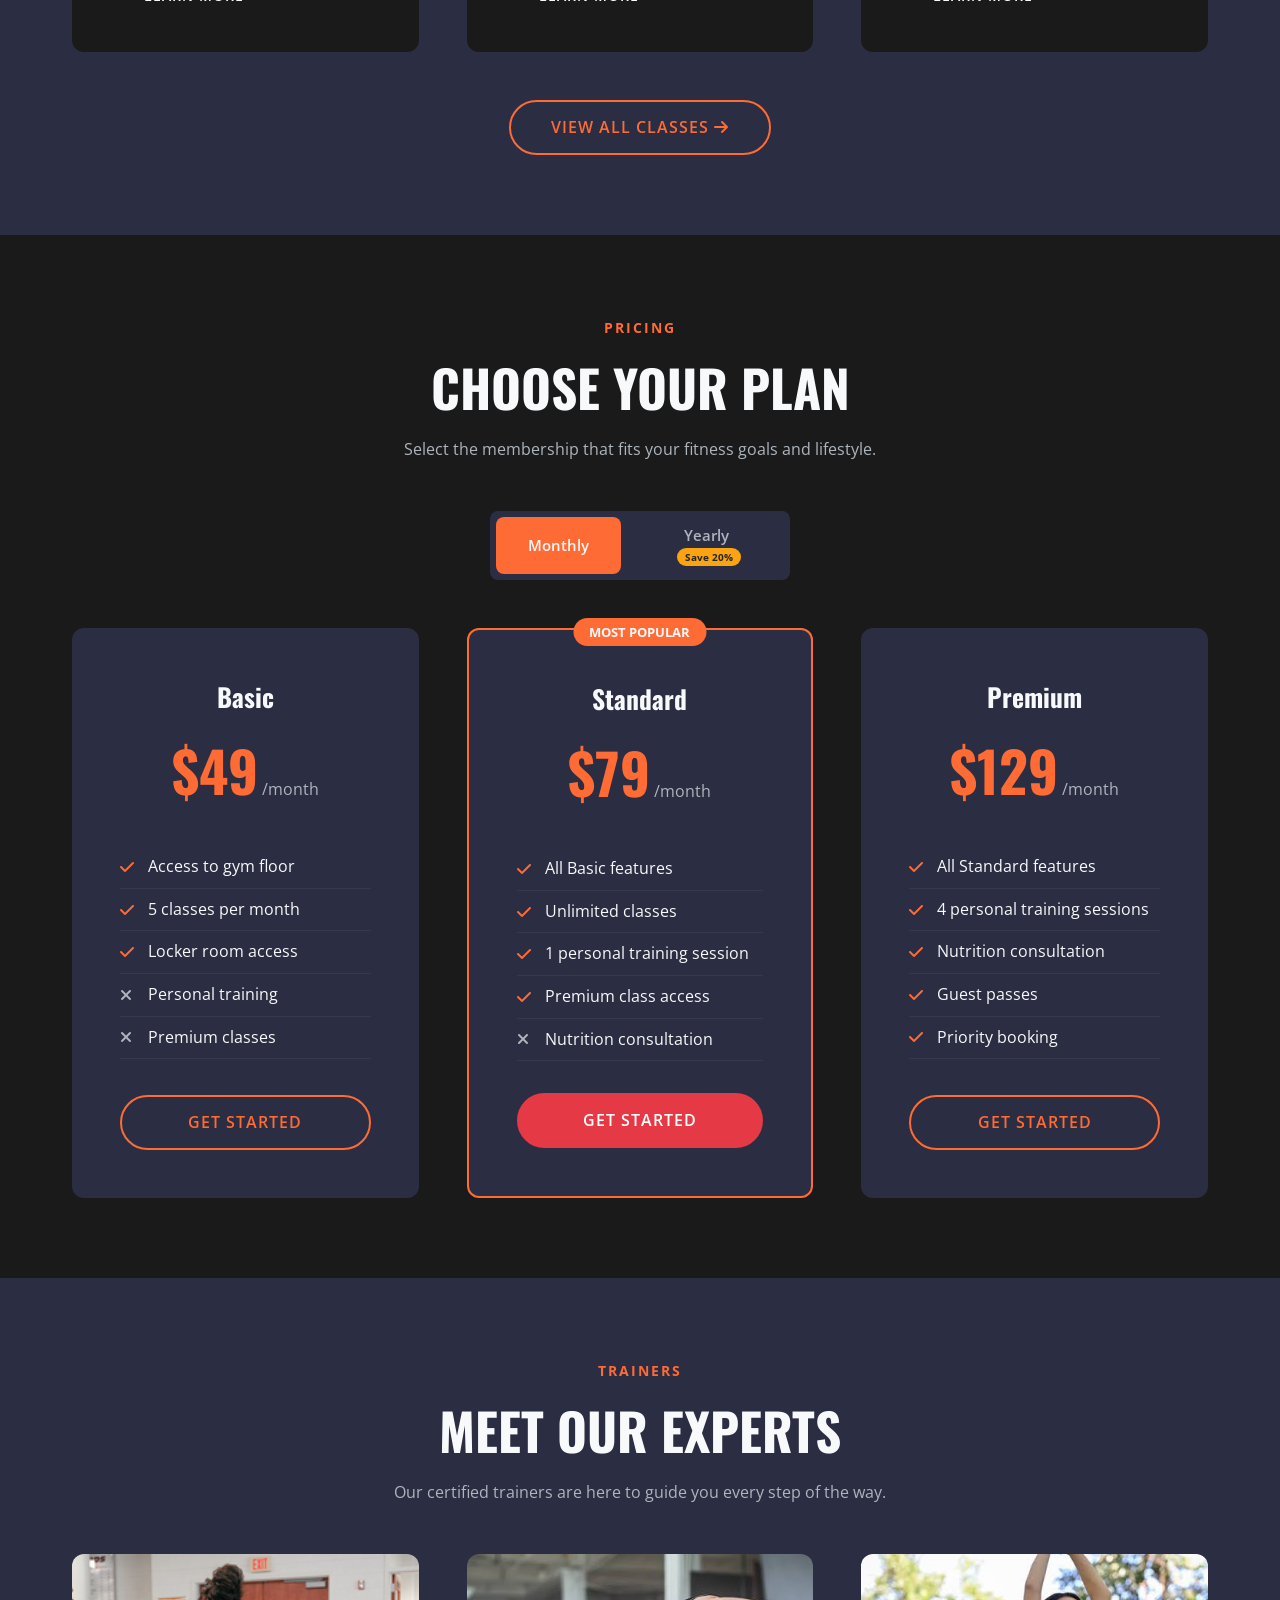
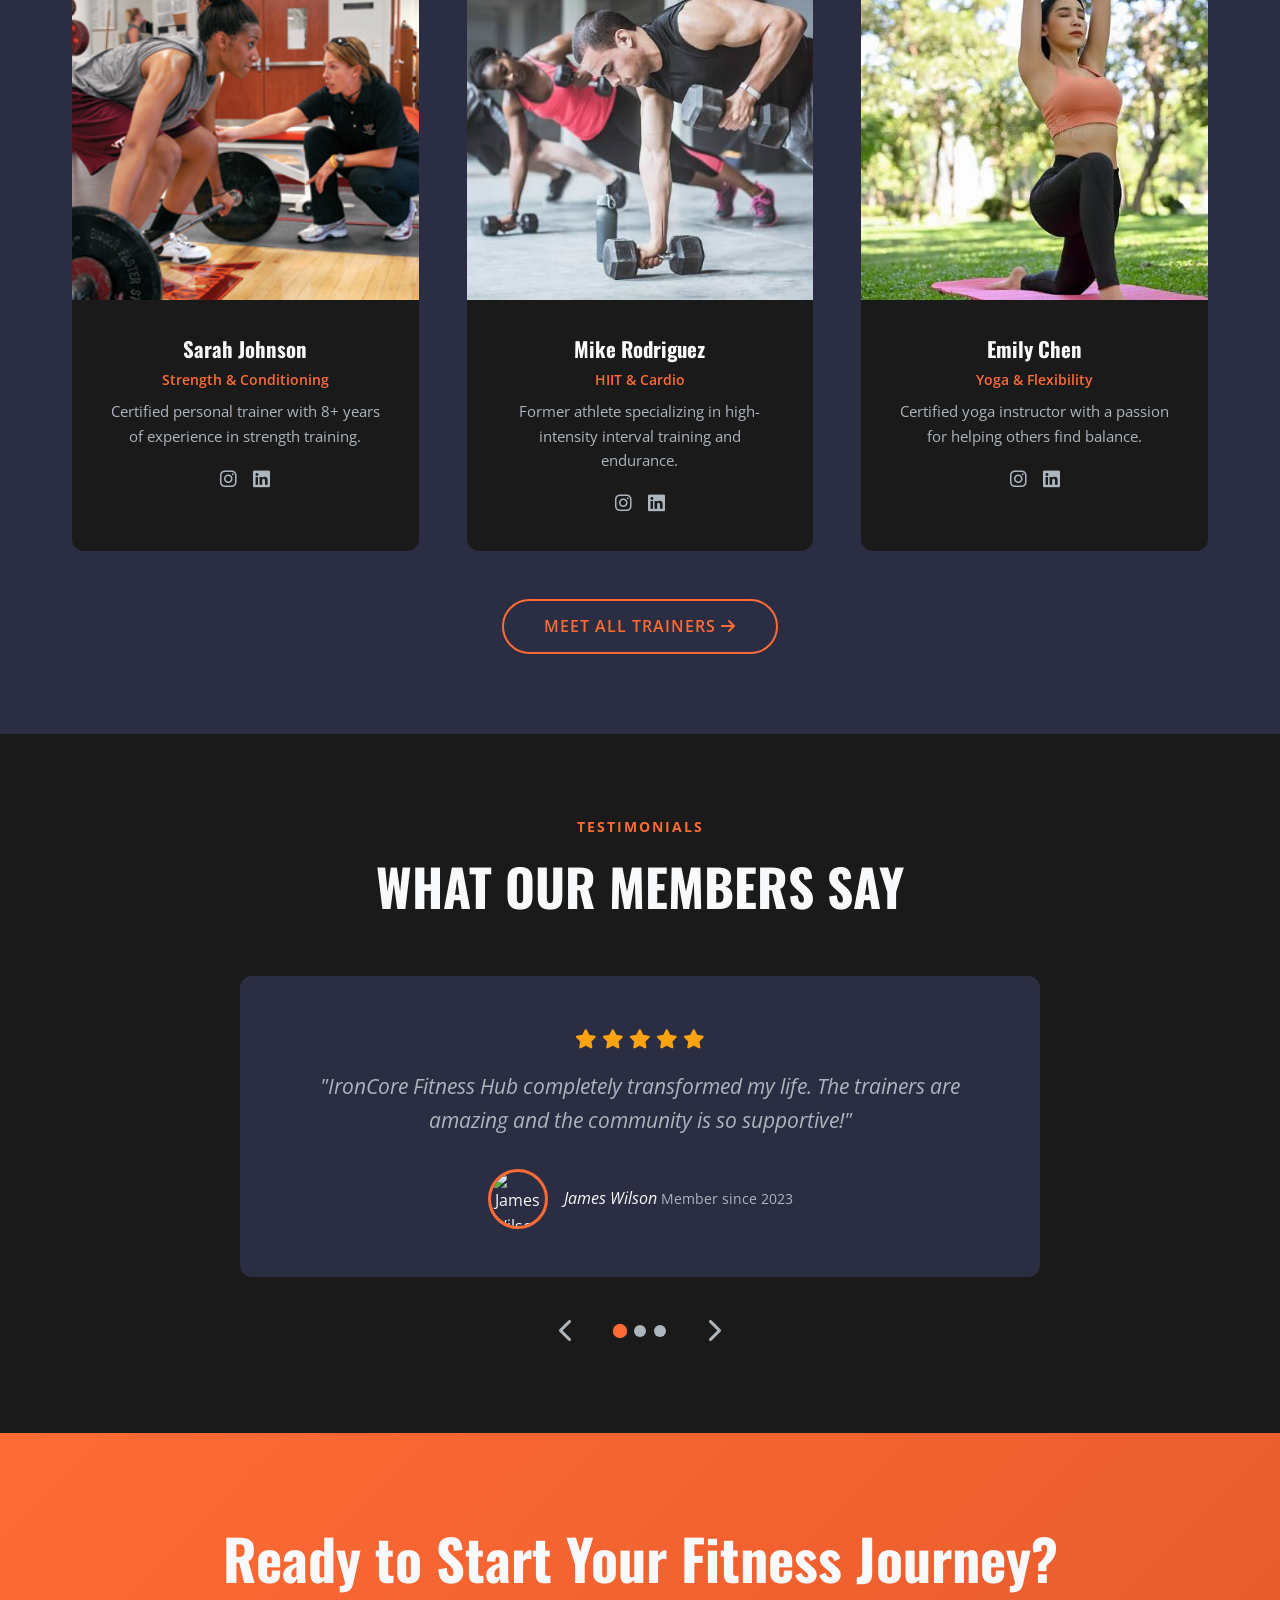
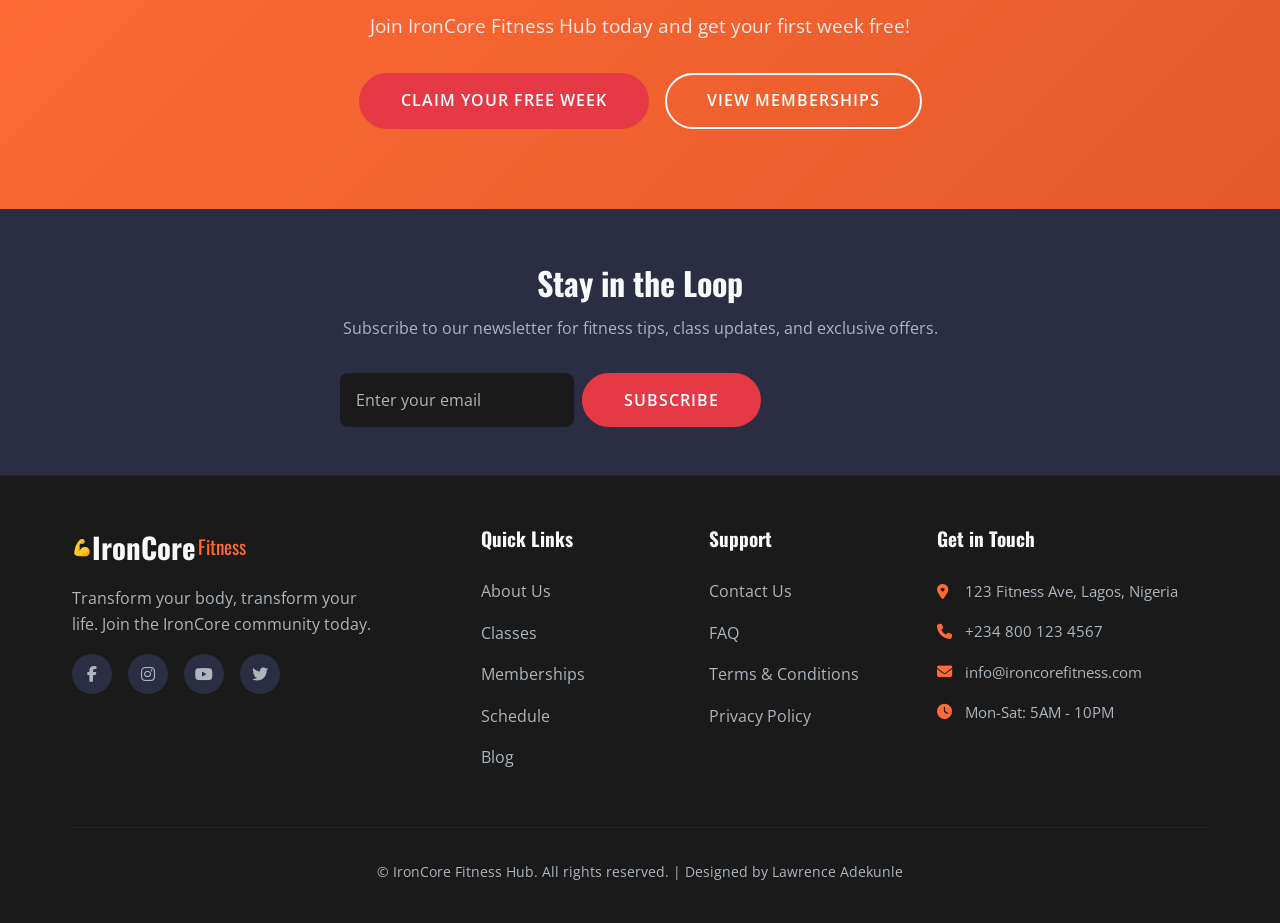
==== commit e5c2a08a: "update" ====
--- a/index.html
+++ b/index.html
@@ -334,7 +334,7 @@
             <div class="classes-grid">
                 <article class="class-card">
                     <div class="class-image">
-                        <img src="images/classes/yoga.jpg" alt="Woman performing yoga pose in a peaceful studio setting" loading="lazy" width="400" height="300">
+                        <img src="images/yoga_meditation.jpg" alt="Woman performing yoga pose in a peaceful studio setting" loading="lazy" width="400" height="300">
                         <span class="class-level beginner">Beginner</span>
                     </div>
                     <div class="class-content">
@@ -350,7 +350,7 @@
                 
                 <article class="class-card">
                     <div class="class-image">
-                        <img src="images/classes/hiit.jpg" alt="Group of people performing high intensity interval training" loading="lazy" width="400" height="300">
+                        <img src="images/hiit_training.jpg" alt="Group of people performing high intensity interval training" loading="lazy" width="400" height="300">
                         <span class="class-level intermediate">Intermediate</span>
                     </div>
                     <div class="class-content">
@@ -483,7 +483,7 @@
                 
                 <article class="trainer-card">
                     <div class="trainer-image">
-                        <img src="images/trainers/trainer-2.jpg" alt="Mike Rodriguez - HIIT and Cardio Trainer" loading="lazy" width="300" height="300">
+                        <img src="images/hiit_cardio_trainer.jpg" alt="Mike Rodriguez - HIIT and Cardio Trainer" loading="lazy" width="300" height="300">
                     </div>
                     <div class="trainer-content">
                         <h3>Mike Rodriguez</h3>
@@ -498,7 +498,7 @@
                 
                 <article class="trainer-card">
                     <div class="trainer-image">
-                        <img src="images/trainers/trainer-3.jpg" alt="Emily Chen - Yoga and Flexibility Trainer" loading="lazy" width="300" height="300">
+                        <img src="images/yoga_flexibility_trainer.jpg" alt="Emily Chen - Yoga and Flexibility Trainer" loading="lazy" width="300" height="300">
                     </div>
                     <div class="trainer-content">
                         <h3>Emily Chen</h3>
